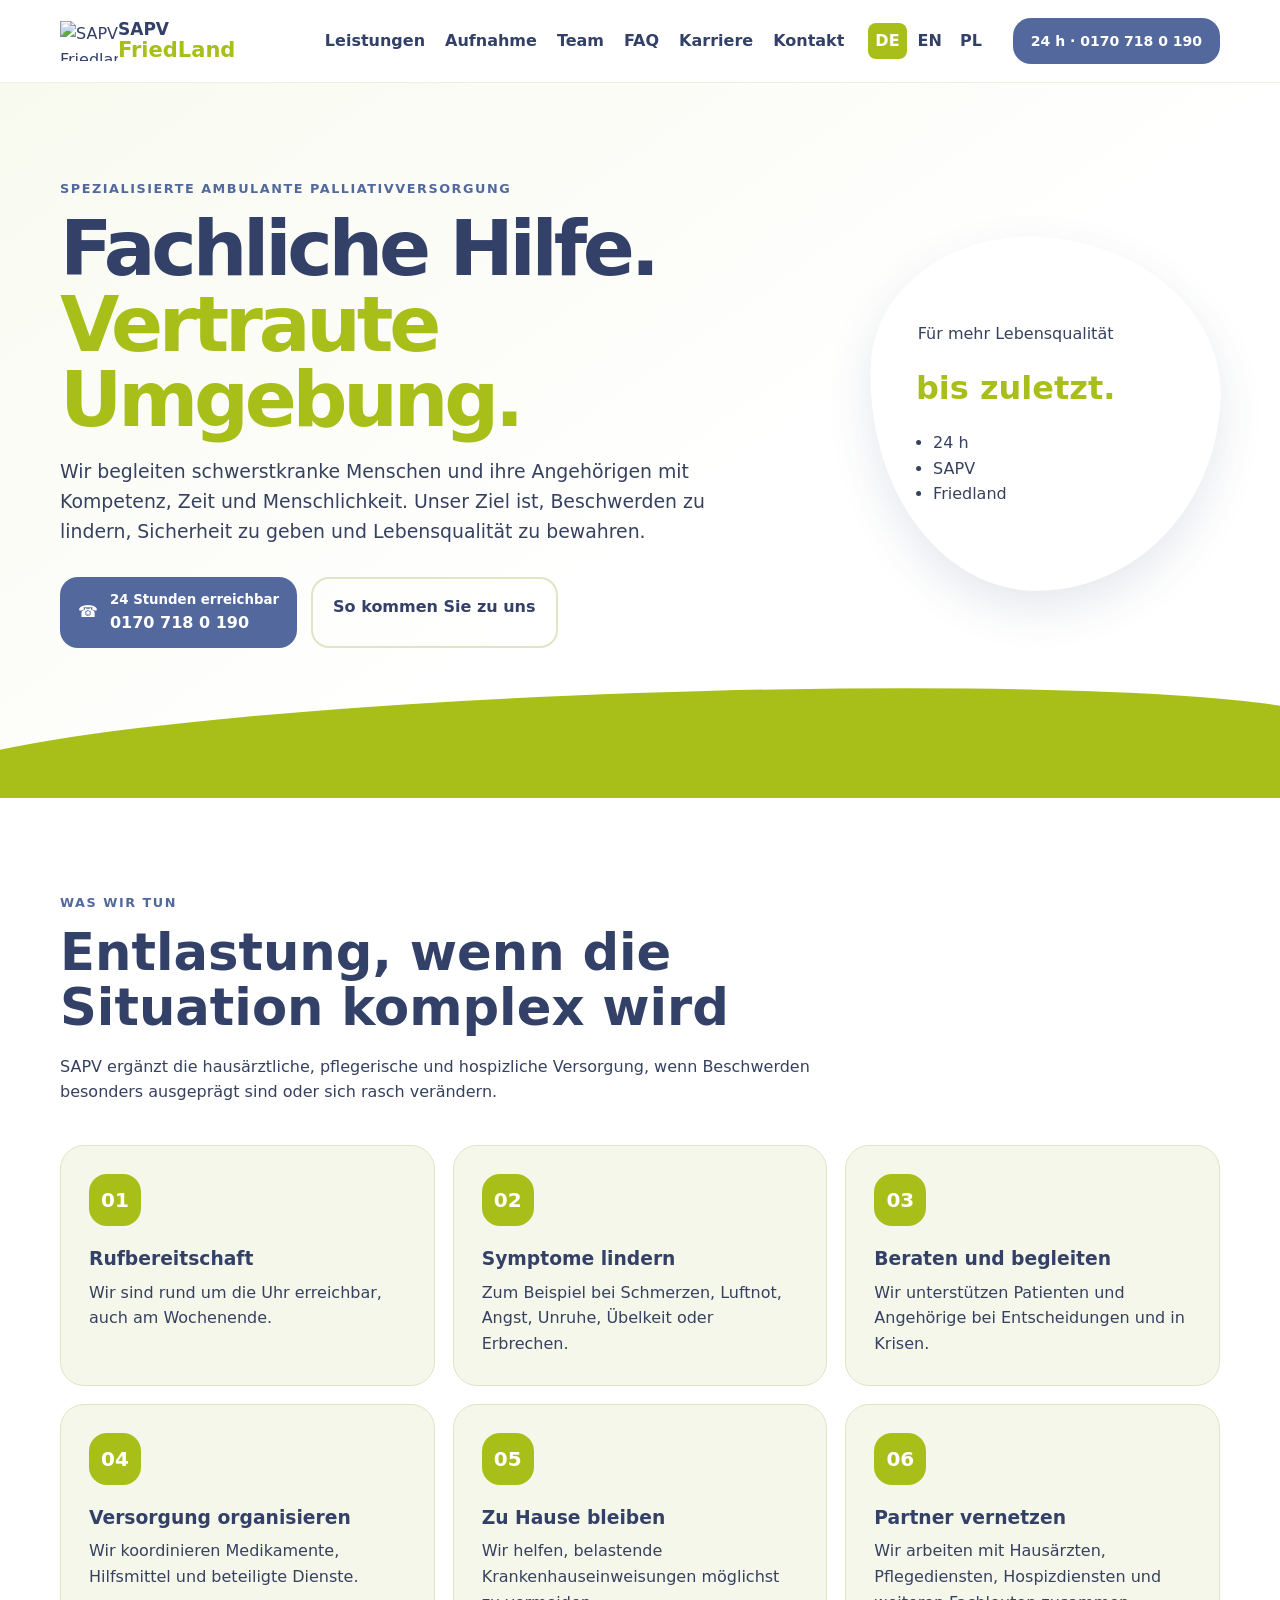
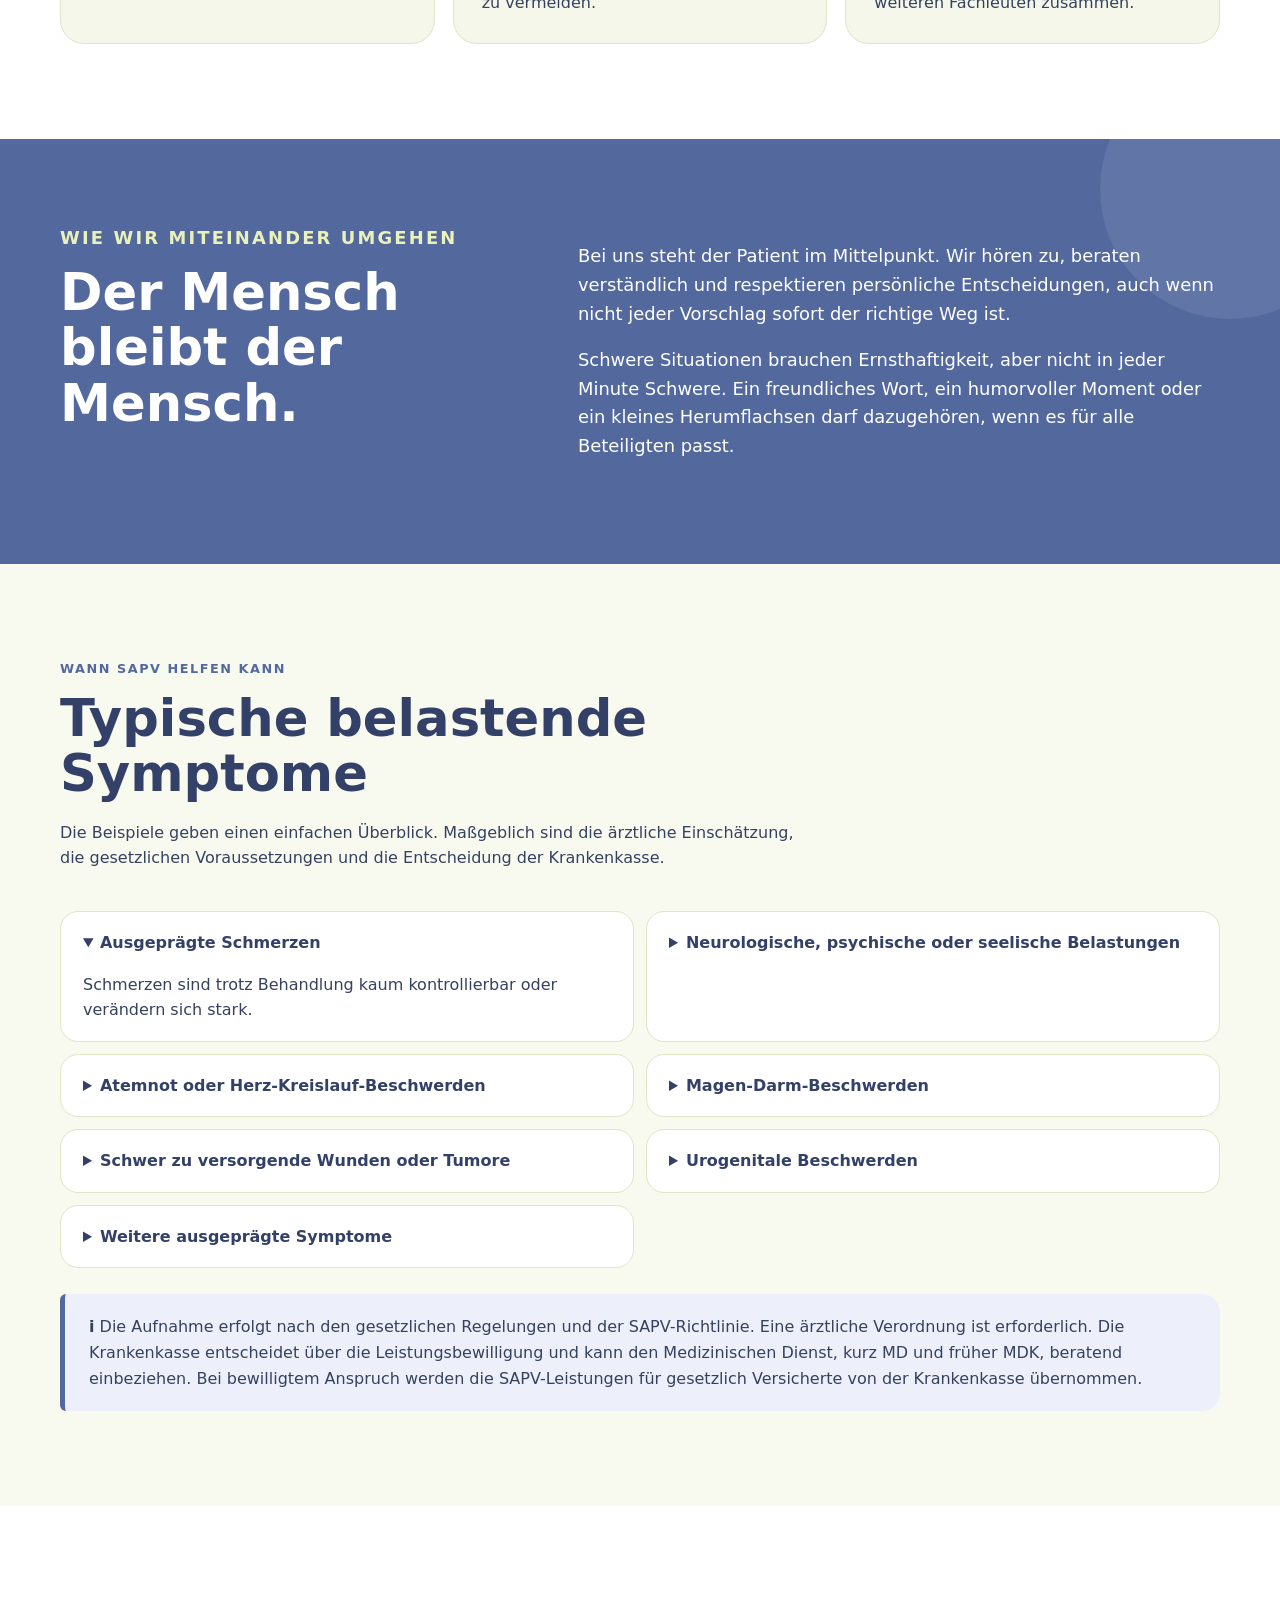
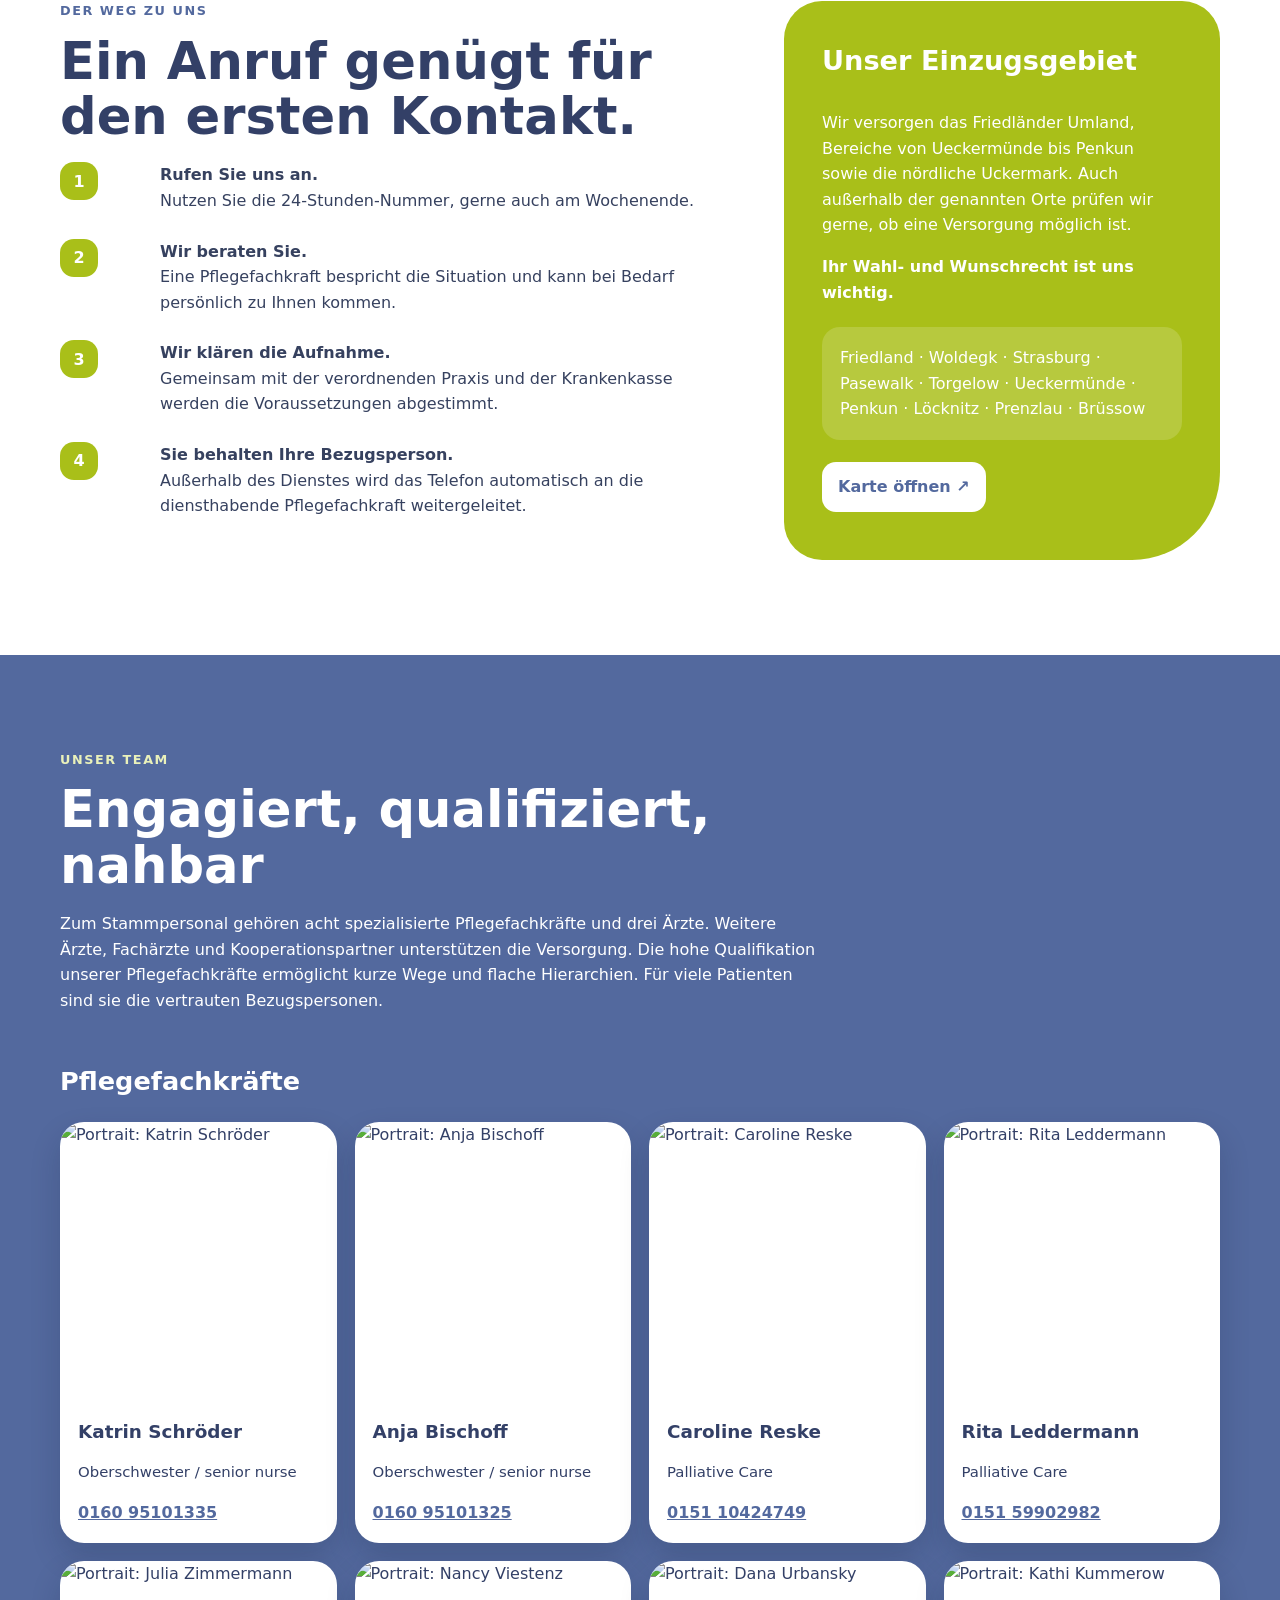
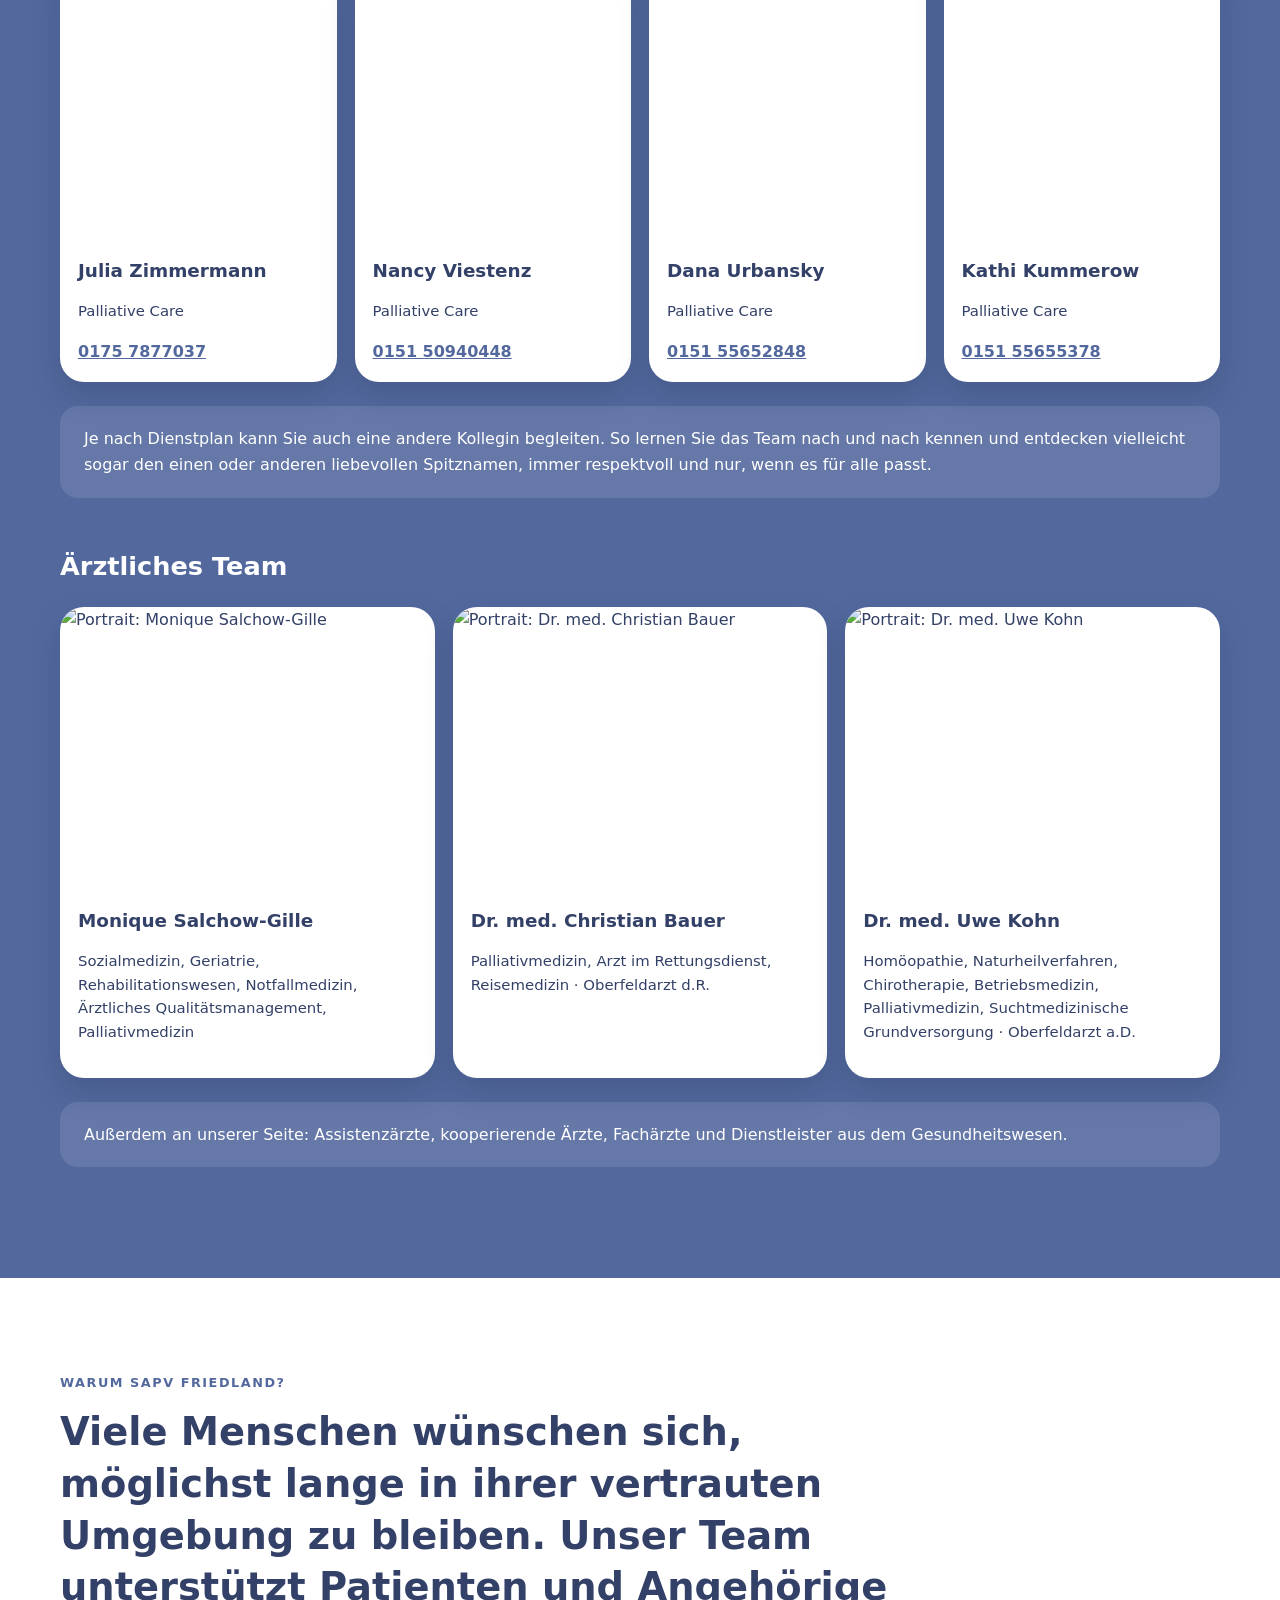
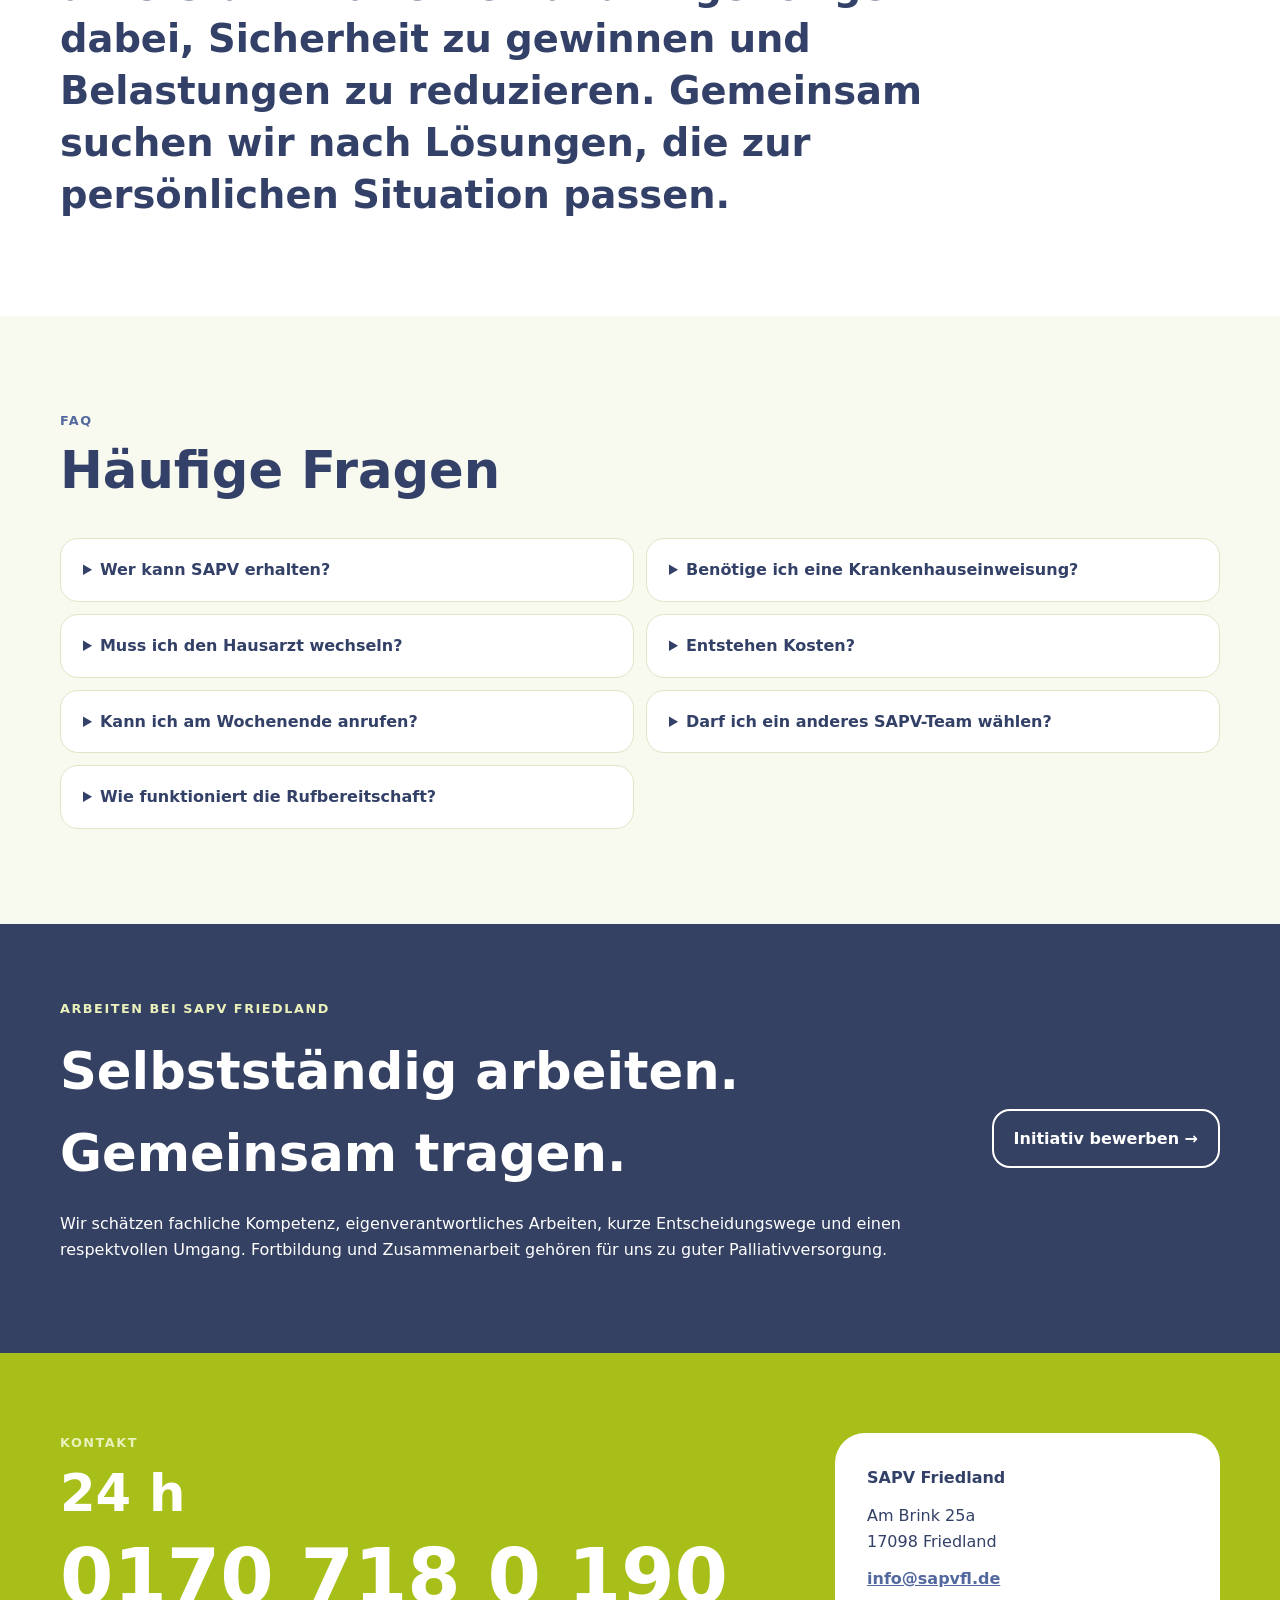
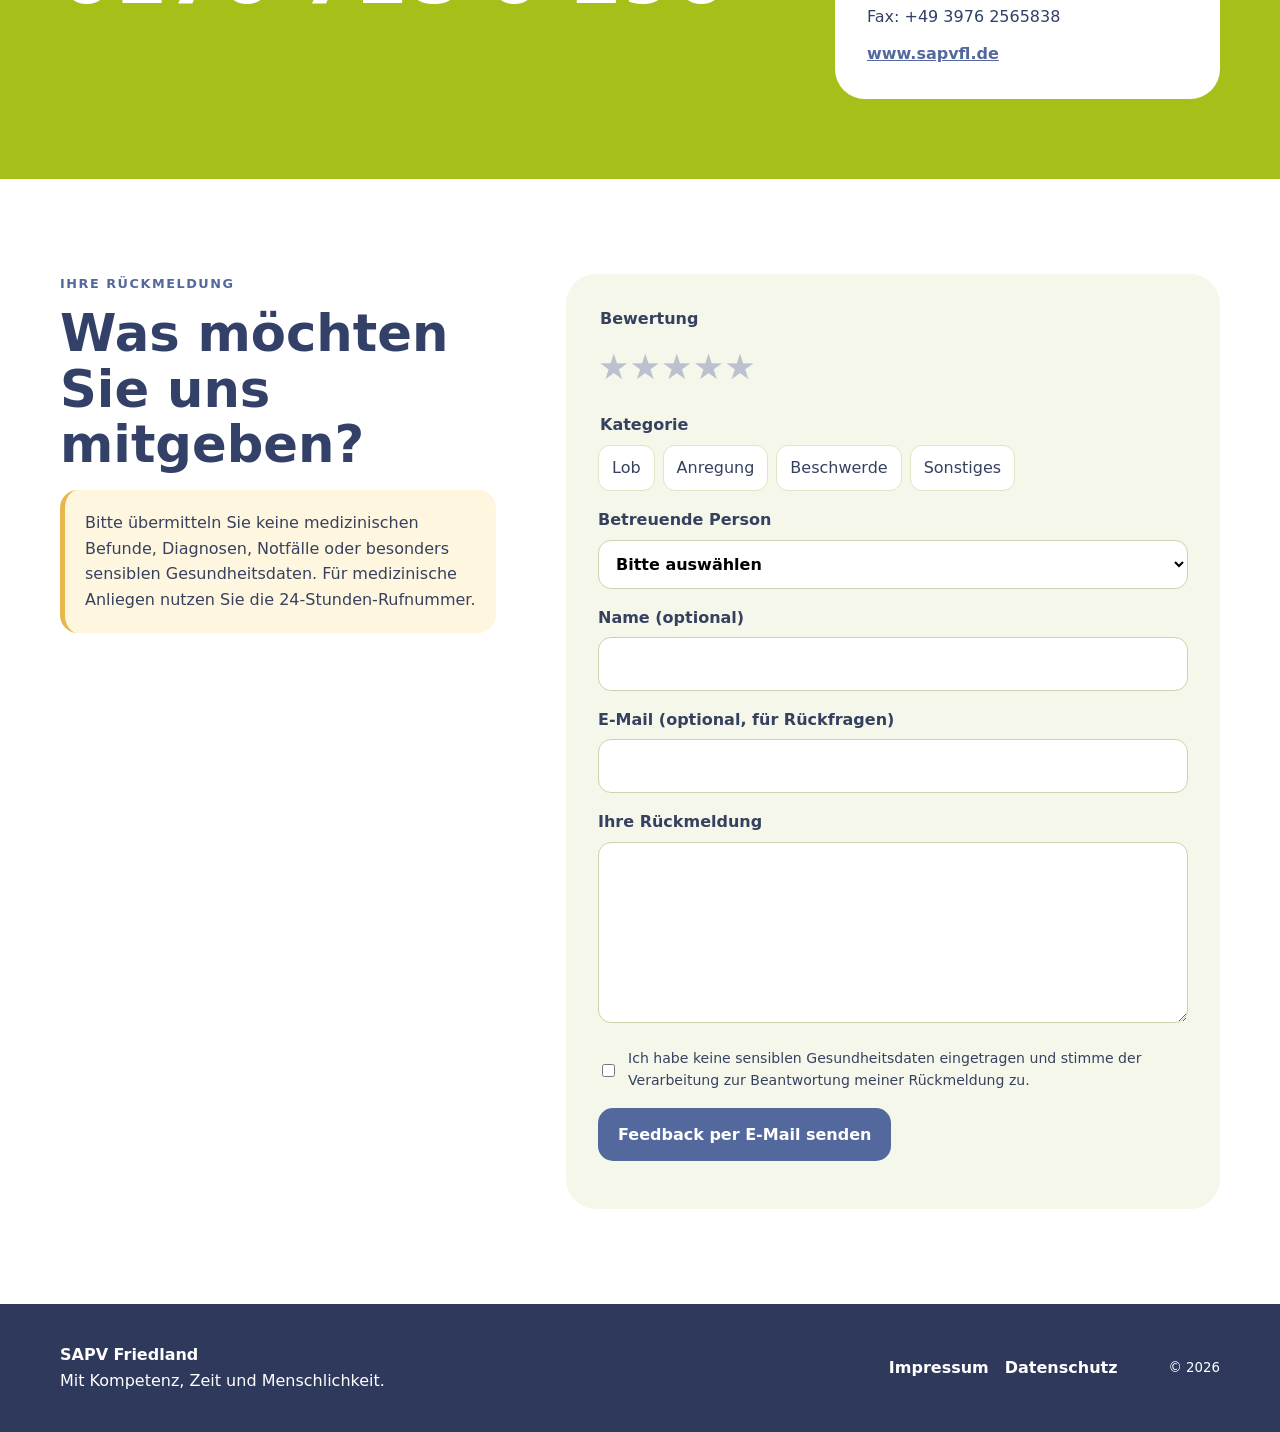
==== index.html @ 0870d0f0 "Add files via upload" ====
<!doctype html><html lang="de"><head><meta charset="utf-8"><meta name="viewport" content="width=device-width,initial-scale=1"><meta name="description" content="SAPV Friedland"><meta name="theme-color" content="#a9bf19"><title>SAPV Friedland | Palliativversorgung zu Hause</title><link rel="alternate" hreflang="de" href="index.html"><link rel="alternate" hreflang="en" href="en/index.html"><link rel="alternate" hreflang="pl" href="pl/index.html"><link rel="icon" href="assets/logo-sapv.png"><link rel="stylesheet" href="styles.css"></head><body><a class="skip" href="#main">Skip</a>
<header class="topbar"><div class="shell nav"><a class="brand" href="#start"><img src="assets/logo-sapv.png" alt="SAPV Friedland"><span><b>SAPV</b><strong>FriedLand</strong></span></a><button class="menu" aria-expanded="false">☰</button><nav><a href="#services">Leistungen</a><a href="#admission">Aufnahme</a><a href="#team">Team</a><a href="#faq">FAQ</a><a href="#career">Karriere</a><a href="#contact">Kontakt</a></nav><div class="langs"><a class="active" href="index.html">DE</a><a class="" href="en/index.html">EN</a><a class="" href="pl/index.html">PL</a></div><a class="call small" href="tel:+491707180190">24 h · 0170 718 0 190</a></div></header>
<main id="main"><section id="start" class="hero"><div class="shell hero-grid"><div><p class="eyebrow">Spezialisierte ambulante Palliativversorgung</p><h1>Fachliche Hilfe.<br><span>Vertraute Umgebung.</span></h1><p class="lead">Wir begleiten schwerstkranke Menschen und ihre Angehörigen mit Kompetenz, Zeit und Menschlichkeit. Unser Ziel ist, Beschwerden zu lindern, Sicherheit zu geben und Lebensqualität zu bewahren.</p><div class="actions"><a class="call" href="tel:+491707180190"><span>☎</span><span><small>24 Stunden erreichbar</small>0170 718 0 190</span></a><a class="soft" href="#route">So kommen Sie zu uns</a></div></div><aside class="promise"><p>Für mehr Lebensqualität</p><h2>bis zuletzt.</h2><ul><li>24 h</li><li>SAPV</li><li>Friedland</li></ul></aside></div><div class="wave"></div></section>
<section id="services" class="section"><div class="shell"><header class="section-head"><p class="eyebrow">Was wir tun</p><h2>Entlastung, wenn die Situation komplex wird</h2><p>SAPV ergänzt die hausärztliche, pflegerische und hospizliche Versorgung, wenn Beschwerden besonders ausgeprägt sind oder sich rasch verändern.</p></header><div class="service-grid"><article class="service"><span>01</span><h3>Rufbereitschaft</h3><p>Wir sind rund um die Uhr erreichbar, auch am Wochenende.</p></article><article class="service"><span>02</span><h3>Symptome lindern</h3><p>Zum Beispiel bei Schmerzen, Luftnot, Angst, Unruhe, Übelkeit oder Erbrechen.</p></article><article class="service"><span>03</span><h3>Beraten und begleiten</h3><p>Wir unterstützen Patienten und Angehörige bei Entscheidungen und in Krisen.</p></article><article class="service"><span>04</span><h3>Versorgung organisieren</h3><p>Wir koordinieren Medikamente, Hilfsmittel und beteiligte Dienste.</p></article><article class="service"><span>05</span><h3>Zu Hause bleiben</h3><p>Wir helfen, belastende Krankenhauseinweisungen möglichst zu vermeiden.</p></article><article class="service"><span>06</span><h3>Partner vernetzen</h3><p>Wir arbeiten mit Hausärzten, Pflegediensten, Hospizdiensten und weiteren Fachleuten zusammen.</p></article></div></div></section>
<section class="spirit"><div class="shell spirit-grid"><div><p class="eyebrow pale">Wie wir miteinander umgehen</p><h2>Der Mensch bleibt der Mensch.</h2></div><div><p>Bei uns steht der Patient im Mittelpunkt. Wir hören zu, beraten verständlich und respektieren persönliche Entscheidungen, auch wenn nicht jeder Vorschlag sofort der richtige Weg ist.</p><p>Schwere Situationen brauchen Ernsthaftigkeit, aber nicht in jeder Minute Schwere. Ein freundliches Wort, ein humorvoller Moment oder ein kleines Herumflachsen darf dazugehören, wenn es für alle Beteiligten passt.</p></div></div></section>
<section id="admission" class="section tint"><div class="shell"><header class="section-head"><p class="eyebrow">Wann SAPV helfen kann</p><h2>Typische belastende Symptome</h2><p>Die Beispiele geben einen einfachen Überblick. Maßgeblich sind die ärztliche Einschätzung, die gesetzlichen Voraussetzungen und die Entscheidung der Krankenkasse.</p></header><div class="accordion"><details open><summary>Ausgeprägte Schmerzen</summary><p>Schmerzen sind trotz Behandlung kaum kontrollierbar oder verändern sich stark.</p></details><details><summary>Neurologische, psychische oder seelische Belastungen</summary><p>Zum Beispiel Verwirrtheit, Angst, Unruhe, Krampfanfälle oder starke seelische Belastung.</p></details><details><summary>Atemnot oder Herz-Kreislauf-Beschwerden</summary><p>Zum Beispiel Atemnot, Erstickungsangst, Brustenge oder belastende Kreislaufprobleme.</p></details><details><summary>Magen-Darm-Beschwerden</summary><p>Zum Beispiel Übelkeit, Erbrechen, Darmverschluss, Schluckprobleme oder belastender Bauchwasserdruck.</p></details><details><summary>Schwer zu versorgende Wunden oder Tumore</summary><p>Zum Beispiel offene, riechende, blutende oder aufwändig zu versorgende Wunden.</p></details><details><summary>Urogenitale Beschwerden</summary><p>Zum Beispiel Probleme beim Wasserlassen, Blutungen, Fisteln oder schwere Nierenprobleme.</p></details><details><summary>Weitere ausgeprägte Symptome</summary><p>Zum Beispiel starker Juckreiz, Stoffwechselentgleisungen oder belastender Schluckauf.</p></details></div><div class="note"><b>i</b> Die Aufnahme erfolgt nach den gesetzlichen Regelungen und der SAPV-Richtlinie. Eine ärztliche Verordnung ist erforderlich. Die Krankenkasse entscheidet über die Leistungsbewilligung und kann den Medizinischen Dienst, kurz MD und früher MDK, beratend einbeziehen. Bei bewilligtem Anspruch werden die SAPV-Leistungen für gesetzlich Versicherte von der Krankenkasse übernommen.</div></div></section>
<section id="route" class="section"><div class="shell route-grid"><div><p class="eyebrow">Der Weg zu uns</p><h2>Ein Anruf genügt für den ersten Kontakt.</h2><ol class="steps"><li><b>Rufen Sie uns an.</b><span>Nutzen Sie die 24-Stunden-Nummer, gerne auch am Wochenende.</span></li><li><b>Wir beraten Sie.</b><span>Eine Pflegefachkraft bespricht die Situation und kann bei Bedarf persönlich zu Ihnen kommen.</span></li><li><b>Wir klären die Aufnahme.</b><span>Gemeinsam mit der verordnenden Praxis und der Krankenkasse werden die Voraussetzungen abgestimmt.</span></li><li><b>Sie behalten Ihre Bezugsperson.</b><span>Außerhalb des Dienstes wird das Telefon automatisch an die diensthabende Pflegefachkraft weitergeleitet.</span></li></ol></div><aside class="area"><h3>Unser Einzugsgebiet</h3><p>Wir versorgen das Friedländer Umland, Bereiche von Ueckermünde bis Penkun sowie die nördliche Uckermark. Auch außerhalb der genannten Orte prüfen wir gerne, ob eine Versorgung möglich ist.</p><strong>Ihr Wahl- und Wunschrecht ist uns wichtig.</strong><div class="places">Friedland · Woldegk · Strasburg · Pasewalk · Torgelow · Ueckermünde · Penkun · Löcknitz · Prenzlau · Brüssow</div><a class="maplink" target="_blank" rel="noopener" href="https://www.openstreetmap.org/?mlat=53.668889&amp;mlon=13.550556#map=8/53.6689/13.5506">Karte öffnen ↗</a></aside></div></section>
<section id="team" class="section teamsec"><div class="shell"><header class="section-head"><p class="eyebrow pale">Unser Team</p><h2>Engagiert, qualifiziert, nahbar</h2><p>Zum Stammpersonal gehören acht spezialisierte Pflegefachkräfte und drei Ärzte. Weitere Ärzte, Fachärzte und Kooperationspartner unterstützen die Versorgung. Die hohe Qualifikation unserer Pflegefachkräfte ermöglicht kurze Wege und flache Hierarchien. Für viele Patienten sind sie die vertrauten Bezugspersonen.</p></header><h3 class="group-title">Pflegefachkräfte</h3><div class="card-grid"><article class="person"><img src="assets/team/katrin-schroeder.jpg" alt="Portrait: Katrin Schröder" loading="lazy"><div><h4>Katrin Schröder</h4><p>Oberschwester / senior nurse</p><a href="tel:016095101335">0160 95101335</a></div></article><article class="person"><img src="assets/team/anja-bischoff.jpg" alt="Portrait: Anja Bischoff" loading="lazy"><div><h4>Anja Bischoff</h4><p>Oberschwester / senior nurse</p><a href="tel:016095101325">0160 95101325</a></div></article><article class="person"><img src="assets/team/caroline-reske.jpg" alt="Portrait: Caroline Reske" loading="lazy"><div><h4>Caroline Reske</h4><p>Palliative Care</p><a href="tel:015110424749">0151 10424749</a></div></article><article class="person"><img src="assets/team/rita-leddermann.jpg" alt="Portrait: Rita Leddermann" loading="lazy"><div><h4>Rita Leddermann</h4><p>Palliative Care</p><a href="tel:015159902982">0151 59902982</a></div></article><article class="person"><img src="assets/team/julia-zimmermann.jpg" alt="Portrait: Julia Zimmermann" loading="lazy"><div><h4>Julia Zimmermann</h4><p>Palliative Care</p><a href="tel:01757877037">0175 7877037</a></div></article><article class="person"><img src="assets/team/nancy-viestenz.jpg" alt="Portrait: Nancy Viestenz" loading="lazy"><div><h4>Nancy Viestenz</h4><p>Palliative Care</p><a href="tel:015150940448">0151 50940448</a></div></article><article class="person"><img src="assets/team/dana-urbansky.jpg" alt="Portrait: Dana Urbansky" loading="lazy"><div><h4>Dana Urbansky</h4><p>Palliative Care</p><a href="tel:015155652848">0151 55652848</a></div></article><article class="person"><img src="assets/team/kathi-kummerow.jpg" alt="Portrait: Kathi Kummerow" loading="lazy"><div><h4>Kathi Kummerow</h4><p>Palliative Care</p><a href="tel:015155655378">0151 55655378</a></div></article></div><p class="team-note">Je nach Dienstplan kann Sie auch eine andere Kollegin begleiten. So lernen Sie das Team nach und nach kennen und entdecken vielleicht sogar den einen oder anderen liebevollen Spitznamen, immer respektvoll und nur, wenn es für alle passt.</p><h3 class="group-title">Ärztliches Team</h3><div class="card-grid doctors"><article class="person doctor"><img src="assets/team/monique-salchow-gille.jpg" alt="Portrait: Monique Salchow-Gille" loading="lazy"><div><h4>Monique Salchow-Gille</h4><p>Sozialmedizin, Geriatrie, Rehabilitationswesen, Notfallmedizin, Ärztliches Qualitätsmanagement, Palliativmedizin</p></div></article><article class="person doctor"><img src="assets/team/christian-bauer.jpg" alt="Portrait: Dr. med. Christian Bauer" loading="lazy"><div><h4>Dr. med. Christian Bauer</h4><p>Palliativmedizin, Arzt im Rettungsdienst, Reisemedizin · Oberfeldarzt d.R.</p></div></article><article class="person doctor"><img src="assets/team/uwe-kohn.jpg" alt="Portrait: Dr. med. Uwe Kohn" loading="lazy"><div><h4>Dr. med. Uwe Kohn</h4><p>Homöopathie, Naturheilverfahren, Chirotherapie, Betriebsmedizin, Palliativmedizin, Suchtmedizinische Grundversorgung · Oberfeldarzt a.D.</p></div></article></div><p class="team-note">Außerdem an unserer Seite: Assistenzärzte, kooperierende Ärzte, Fachärzte und Dienstleister aus dem Gesundheitswesen.</p></div></section>
<section class="section why"><div class="shell"><p class="eyebrow">Warum SAPV Friedland?</p><blockquote>Viele Menschen wünschen sich, möglichst lange in ihrer vertrauten Umgebung zu bleiben. Unser Team unterstützt Patienten und Angehörige dabei, Sicherheit zu gewinnen und Belastungen zu reduzieren. Gemeinsam suchen wir nach Lösungen, die zur persönlichen Situation passen.</blockquote></div></section>
<section id="faq" class="section tint"><div class="shell"><header class="section-head"><p class="eyebrow">FAQ</p><h2>Häufige Fragen</h2></header><div class="accordion faq"><details><summary>Wer kann SAPV erhalten?</summary><p>Menschen mit einer nicht heilbaren, fortschreitenden Erkrankung, begrenzter Lebenserwartung und besonders aufwändigem Versorgungsbedarf können SAPV erhalten. Die konkrete Prüfung erfolgt im Einzelfall.</p></details><details><summary>Benötige ich eine Krankenhauseinweisung?</summary><p>Nein. SAPV wird ambulant erbracht und soll die Versorgung in der vertrauten Umgebung unterstützen.</p></details><details><summary>Muss ich den Hausarzt wechseln?</summary><p>Nein. SAPV ergänzt die bestehende Versorgung und stimmt sich mit den beteiligten Behandlern ab.</p></details><details><summary>Entstehen Kosten?</summary><p>Bei bewilligtem Anspruch werden die SAPV-Leistungen für gesetzlich Versicherte von der Krankenkasse übernommen.</p></details><details><summary>Kann ich am Wochenende anrufen?</summary><p>Ja. Unsere 24-Stunden-Rufnummer ist auch am Wochenende erreichbar.</p></details><details><summary>Darf ich ein anderes SAPV-Team wählen?</summary><p>Das Wahl- und Wunschrecht ist uns wichtig. Bitte klären Sie die konkrete Versorgung und das Einzugsgebiet mit Ihrer Krankenkasse und dem gewünschten Team.</p></details><details><summary>Wie funktioniert die Rufbereitschaft?</summary><p>Sie rufen die zentrale Nummer an. Bei persönlichen Diensttelefonen erfolgt außerhalb des Dienstes die automatische Weiterleitung an die diensthabende Pflegefachkraft.</p></details></div></div></section>
<section id="career" class="career"><div class="shell career-grid"><div><p class="eyebrow pale">Arbeiten bei SAPV Friedland</p><h2>Selbstständig arbeiten. Gemeinsam tragen.</h2><p>Wir schätzen fachliche Kompetenz, eigenverantwortliches Arbeiten, kurze Entscheidungswege und einen respektvollen Umgang. Fortbildung und Zusammenarbeit gehören für uns zu guter Palliativversorgung.</p></div><a class="soft light" href="mailto:info@sapvfl.de?subject=Arbeiten bei SAPV Friedland">Initiativ bewerben →</a></div></section>
<section id="contact" class="contact"><div class="shell contact-grid"><div><p class="eyebrow pale">Kontakt</p><h2>24 h</h2><a class="bigphone" href="tel:+491707180190">0170 718 0 190</a></div><address><b>SAPV Friedland</b><span>Am Brink 25a<br>17098 Friedland</span><a href="mailto:info@sapvfl.de">info@sapvfl.de</a><span>Fax: +49 3976 2565838</span><a href="http://www.sapvfl.de/">www.sapvfl.de</a></address></div></section>
<section id="feedback" class="section"><div class="shell feedback-grid"><div><p class="eyebrow">Ihre Rückmeldung</p><h2>Was möchten Sie uns mitgeben?</h2><div class="warning">Bitte übermitteln Sie keine medizinischen Befunde, Diagnosen, Notfälle oder besonders sensiblen Gesundheitsdaten. Für medizinische Anliegen nutzen Sie die 24-Stunden-Rufnummer.</div></div><form id="feedbackForm"><fieldset><legend>Bewertung</legend><div class="stars" role="radiogroup"><label><input type="radio" name="rating" value="1" required><span>★</span><small>1</small></label><label><input type="radio" name="rating" value="2" required><span>★</span><small>2</small></label><label><input type="radio" name="rating" value="3" required><span>★</span><small>3</small></label><label><input type="radio" name="rating" value="4" required><span>★</span><small>4</small></label><label><input type="radio" name="rating" value="5" required><span>★</span><small>5</small></label></div></fieldset><fieldset><legend>Kategorie</legend><div class="categories"><label><input type="radio" name="category" value="Lob" required><span>Lob</span></label><label><input type="radio" name="category" value="Anregung" required><span>Anregung</span></label><label><input type="radio" name="category" value="Beschwerde" required><span>Beschwerde</span></label><label><input type="radio" name="category" value="Sonstiges" required><span>Sonstiges</span></label></div></fieldset><label>Betreuende Person<select name="staff"><option value="">Bitte auswählen</option><option>Katrin Schröder</option><option>Anja Bischoff</option><option>Caroline Reske</option><option>Rita Leddermann</option><option>Julia Zimmermann</option><option>Nancy Viestenz</option><option>Dana Urbansky</option><option>Kathi Kummerow</option><option>Monique Salchow-Gille</option><option>Dr. med. Christian Bauer</option><option>Dr. med. Uwe Kohn</option></select></label><label>Name (optional)<input name="name" autocomplete="name"></label><label>E-Mail (optional, für Rückfragen)<input name="email" type="email" autocomplete="email"></label><label>Ihre Rückmeldung<textarea name="message" rows="6" required minlength="10"></textarea></label><label class="check"><input type="checkbox" required><span>Ich habe keine sensiblen Gesundheitsdaten eingetragen und stimme der Verarbeitung zur Beantwortung meiner Rückmeldung zu.</span></label><button type="submit">Feedback per E-Mail senden</button><p id="formStatus" role="status"></p></form></div></section></main>
<footer><div class="shell footer"><div><b>SAPV Friedland</b><span>Mit Kompetenz, Zeit und Menschlichkeit.</span></div><div><a href="impressum.html">Impressum</a><a href="datenschutz.html">Datenschutz</a></div><small>© <span id="year"></span></small></div></footer><a class="floating" href="tel:+491707180190">☎ 24 h</a><script src="script.js"></script></body></html>
---- styles.css ----
:root{--green:#a9bf19;--green2:#c8d85a;--blue:#53699e;--ink:#334067;--paper:#fff;--soft:#f5f7eb;--line:#dfe5c5;--radius:28px;--shadow:0 18px 45px rgba(51,64,103,.12)}*{box-sizing:border-box}html{scroll-behavior:smooth}body{margin:0;font-family:system-ui,-apple-system,'Segoe UI',Arial,sans-serif;color:#36415f;background:#fff;line-height:1.6}.shell{width:min(1160px,calc(100% - 40px));margin:auto}.skip{position:fixed;left:12px;top:-80px;z-index:99;background:#fff;padding:10px}.skip:focus{top:12px}.topbar{position:sticky;top:0;background:rgba(255,255,255,.96);backdrop-filter:blur(12px);z-index:20;border-bottom:1px solid #eef0e4}.nav{height:82px;display:flex;align-items:center;gap:24px}.brand{display:flex;align-items:center;text-decoration:none;color:var(--ink);margin-right:auto}.brand img{width:58px;height:40px;object-fit:contain}.brand span{line-height:1.05;font-size:17px}.brand span>*{display:block}.brand strong{font-size:21px;color:var(--green)}nav{display:flex;gap:20px}nav a,footer a{color:var(--ink);text-decoration:none;font-weight:700}.menu{display:none}.call{display:inline-flex;align-items:center;gap:12px;background:var(--blue);color:#fff;border-radius:18px;padding:12px 18px;text-decoration:none;font-weight:800}.call small{display:block;font-weight:600}.call.small{font-size:14px}.hero{position:relative;overflow:hidden;background:linear-gradient(145deg,#f8faef 0%,#fff 58%);min-height:670px;padding:96px 0 150px}.hero-grid{display:grid;grid-template-columns:1.35fr .65fr;gap:80px;align-items:center}.eyebrow{text-transform:uppercase;letter-spacing:.12em;font-size:.8rem;color:var(--blue);font-weight:800;margin:0 0 12px}.pale{color:#eaf1ba}.hero h1{font-size:clamp(3rem,6vw,5.4rem);line-height:.98;letter-spacing:-.055em;color:var(--ink);margin:0}.hero h1 span{color:var(--green)}.lead{max-width:690px;font-size:1.18rem}.actions{display:flex;gap:14px;flex-wrap:wrap;margin-top:30px}.soft{padding:15px 20px;border:2px solid var(--line);border-radius:18px;color:var(--ink);text-decoration:none;font-weight:800}.promise{background:#fff;border-radius:46% 54% 52% 48%/38% 44% 56% 62%;padding:68px 46px;box-shadow:var(--shadow);transform:rotate(2deg)}.promise>*{transform:rotate(-2deg)}.promise h2{font-size:2rem;color:var(--green);margin:0}.promise ul{padding-left:20px}.orbit{position:absolute;border-radius:50%;opacity:.5}.orbit-a{width:340px;height:340px;background:#dfe9a8;right:-100px;top:-80px}.orbit-b{width:200px;height:200px;background:#dce3f4;left:-90px;bottom:80px}.wave{position:absolute;bottom:-65px;left:-5%;width:110%;height:170px;background:var(--green);border-radius:50% 50% 0 0/35% 35% 0 0;transform:rotate(-2deg)}.section{padding:95px 0}.section-head{max-width:760px;margin-bottom:40px}.section h2,.contact h2,.spirit h2{font-size:clamp(2rem,4vw,3.4rem);line-height:1.08;color:var(--ink);margin:0 0 18px}.service-grid{display:grid;grid-template-columns:repeat(3,1fr);gap:18px}.service{padding:28px;border-radius:24px;background:var(--soft);border:1px solid var(--line)}.service>span{display:grid;place-items:center;width:52px;height:52px;border-radius:18px;background:var(--green);color:#fff;font-weight:800;font-size:1.25rem}.service h3{color:var(--ink);margin:18px 0 6px}.service p{margin:0}.spirit{background:var(--blue);color:#fff;padding:85px 0;position:relative;overflow:hidden}.spirit:after{content:'';position:absolute;width:260px;height:260px;border-radius:50%;right:-80px;top:-80px;background:rgba(255,255,255,.08)}.spirit h2{color:#fff}.spirit-grid{display:grid;grid-template-columns:.8fr 1.2fr;gap:90px}.spirit p{font-size:1.12rem}.tint{background:#f8faef}.accordion{display:grid;grid-template-columns:1fr 1fr;gap:12px}.accordion details{background:#fff;border:1px solid var(--line);border-radius:18px;padding:18px 22px}.accordion summary{cursor:pointer;font-weight:800;color:var(--ink)}.accordion p{margin-bottom:0}.note{margin-top:26px;background:#edf0fa;border-left:5px solid var(--blue);padding:20px 24px;border-radius:6px 18px 18px 6px}.route-grid{display:grid;grid-template-columns:1.2fr .8fr;gap:70px}.steps{list-style:none;padding:0}.steps li{display:grid;grid-template-columns:42px 1fr;position:relative;padding:0 0 25px 58px}.steps li:before{counter-increment:item;content:counter(item);position:absolute;left:0;display:grid;place-items:center;width:38px;height:38px;border-radius:14px;background:var(--green);color:#fff;font-weight:800}.steps{counter-reset:item}.steps b,.steps span{grid-column:2}.area{background:var(--green);color:#fff;padding:38px;border-radius:38px 38px 88px 38px}.area h3{font-size:1.7rem;margin-top:0}.cost{margin-top:28px;background:#fff;color:var(--ink);padding:24px;border-radius:24px}.cost>*{display:block}.cost b{font-size:3.3rem;color:var(--green);line-height:1}.teamsec{background:var(--blue);color:#fff}.teamsec .section-head h2{color:#fff}.group-title{margin:48px 0 20px;font-size:1.6rem}.card-grid{display:grid;grid-template-columns:repeat(4,1fr);gap:18px}.person{overflow:hidden;background:#fff;color:var(--ink);border-radius:24px;box-shadow:0 14px 30px rgba(18,28,56,.18)}.person img{width:100%;aspect-ratio:1/1;object-fit:cover;display:block}.person div{padding:18px}.person h4{margin:0;font-size:1.15rem}.person p{font-size:.93rem}.person a{color:var(--blue);font-weight:800}.doctors{grid-template-columns:repeat(3,1fr)}.doctor img{aspect-ratio:4/3;object-position:center 32%}.team-note,.coop{background:rgba(255,255,255,.1);padding:20px 24px;border-radius:18px;margin-top:24px}.contact{background:var(--green);color:#fff;padding:80px 0}.contact h2{color:#fff}.contact-grid{display:grid;grid-template-columns:1.3fr .7fr;gap:60px}.bigphone{display:inline-block;color:#fff;text-decoration:none;font-size:clamp(2.4rem,6vw,5rem);font-weight:800;line-height:1}.bigphone small{display:block;font-size:1rem}.contact address{display:flex;flex-direction:column;gap:12px;font-style:normal;background:#fff;color:var(--ink);padding:32px;border-radius:30px}.contact address a{color:var(--blue);font-weight:700}.feedback-grid{display:grid;grid-template-columns:.8fr 1.2fr;gap:70px}form{background:var(--soft);padding:32px;border-radius:30px}label{display:block;font-weight:800;margin-bottom:16px}label span{font-weight:400}input,textarea{width:100%;margin-top:7px;border:1px solid #cbd3ad;border-radius:13px;padding:13px;font:inherit;background:#fff}.check{display:flex;gap:10px;font-size:.88rem}.check input{width:auto;margin-top:5px}button[type=submit]{border:0;border-radius:15px;background:var(--blue);color:#fff;padding:14px 20px;font:inherit;font-weight:800;cursor:pointer}.urgent{font-weight:800}.urgent a{color:var(--blue)}footer{background:#2f395c;color:#fff;padding:38px 0}.footer{display:grid;grid-template-columns:1fr auto auto;gap:35px;align-items:center}.footer div:first-child>*{display:block}.footer a{color:#fff;margin-right:16px}.floating{display:none;position:fixed;right:18px;bottom:18px;z-index:30;background:var(--blue);color:#fff;text-decoration:none;padding:12px 16px;border-radius:18px;box-shadow:var(--shadow);font-weight:800}@media(max-width:900px){nav,.call.small{display:none}.menu{display:block;border:0;background:var(--soft);padding:10px 14px;border-radius:12px;font-weight:800}.nav.open nav{display:flex;position:absolute;top:82px;left:0;right:0;background:#fff;padding:22px;flex-direction:column;box-shadow:var(--shadow)}.hero-grid,.spirit-grid,.route-grid,.contact-grid,.feedback-grid{grid-template-columns:1fr}.hero{padding-top:60px}.promise{max-width:520px}.service-grid{grid-template-columns:1fr 1fr}.card-grid{grid-template-columns:repeat(2,1fr)}.doctors{grid-template-columns:1fr 1fr}.footer{grid-template-columns:1fr}.floating{display:block}}@media(max-width:560px){.shell{width:min(100% - 26px,1160px)}.hero h1{font-size:3.05rem}.lead{font-size:1.03rem}.service-grid,.accordion,.card-grid,.doctors{grid-template-columns:1fr}.section{padding:70px 0}.promise{padding:52px 34px}.bigphone{font-size:2.6rem}.floating span{display:none}.actions .call{width:100%;justify-content:center}}
@media(prefers-reduced-motion:reduce){html{scroll-behavior:auto}}.langs{display:flex;gap:4px}.langs a{padding:5px 7px;border-radius:8px;color:var(--ink);font-weight:800;text-decoration:none}.langs a.active{background:var(--green);color:#fff}.places{margin:22px 0;padding:18px;background:rgba(255,255,255,.16);border-radius:18px}.maplink{display:inline-block;background:#fff;color:var(--blue);text-decoration:none;font-weight:800;padding:12px 16px;border-radius:14px}.why blockquote{max-width:900px;margin:0;font-size:clamp(1.5rem,3vw,2.5rem);line-height:1.35;color:var(--ink);font-weight:700}.career{padding:75px 0;background:#354163;color:#fff}.career h2{color:#fff;font-size:clamp(2rem,4vw,3.3rem);margin:0}.career-grid{display:grid;grid-template-columns:1fr auto;gap:50px;align-items:center}.light{color:#fff;border-color:#fff}.warning{padding:20px;border-radius:18px;background:#fff6df;border-left:5px solid #e7b64d}.stars{display:flex;flex-direction:row-reverse;justify-content:flex-end}.stars label{position:relative;margin:0}.stars input{position:absolute;opacity:0}.stars span{font-size:2.2rem;color:#bbc1cf;cursor:pointer}.stars input:checked~span,.stars label:hover span,.stars label:hover~label span{color:#e7b64d}.stars small{position:absolute;opacity:0}.categories{display:flex;gap:8px;flex-wrap:wrap}.categories label{margin:0}.categories input{position:absolute;opacity:0}.categories span{display:block;padding:9px 13px;background:#fff;border:1px solid var(--line);border-radius:12px;cursor:pointer}.categories input:checked+span{background:var(--blue);color:#fff}fieldset{border:0;padding:0;margin:0 0 16px}legend{font-weight:800;margin-bottom:8px}select{width:100%;margin-top:7px;border:1px solid #cbd3ad;border-radius:13px;padding:13px;font:inherit;background:#fff}@media(max-width:1050px){.langs{margin-left:auto}.nav .call.small{display:none}}@media(max-width:900px){.career-grid{grid-template-columns:1fr}.langs{margin-left:0}}
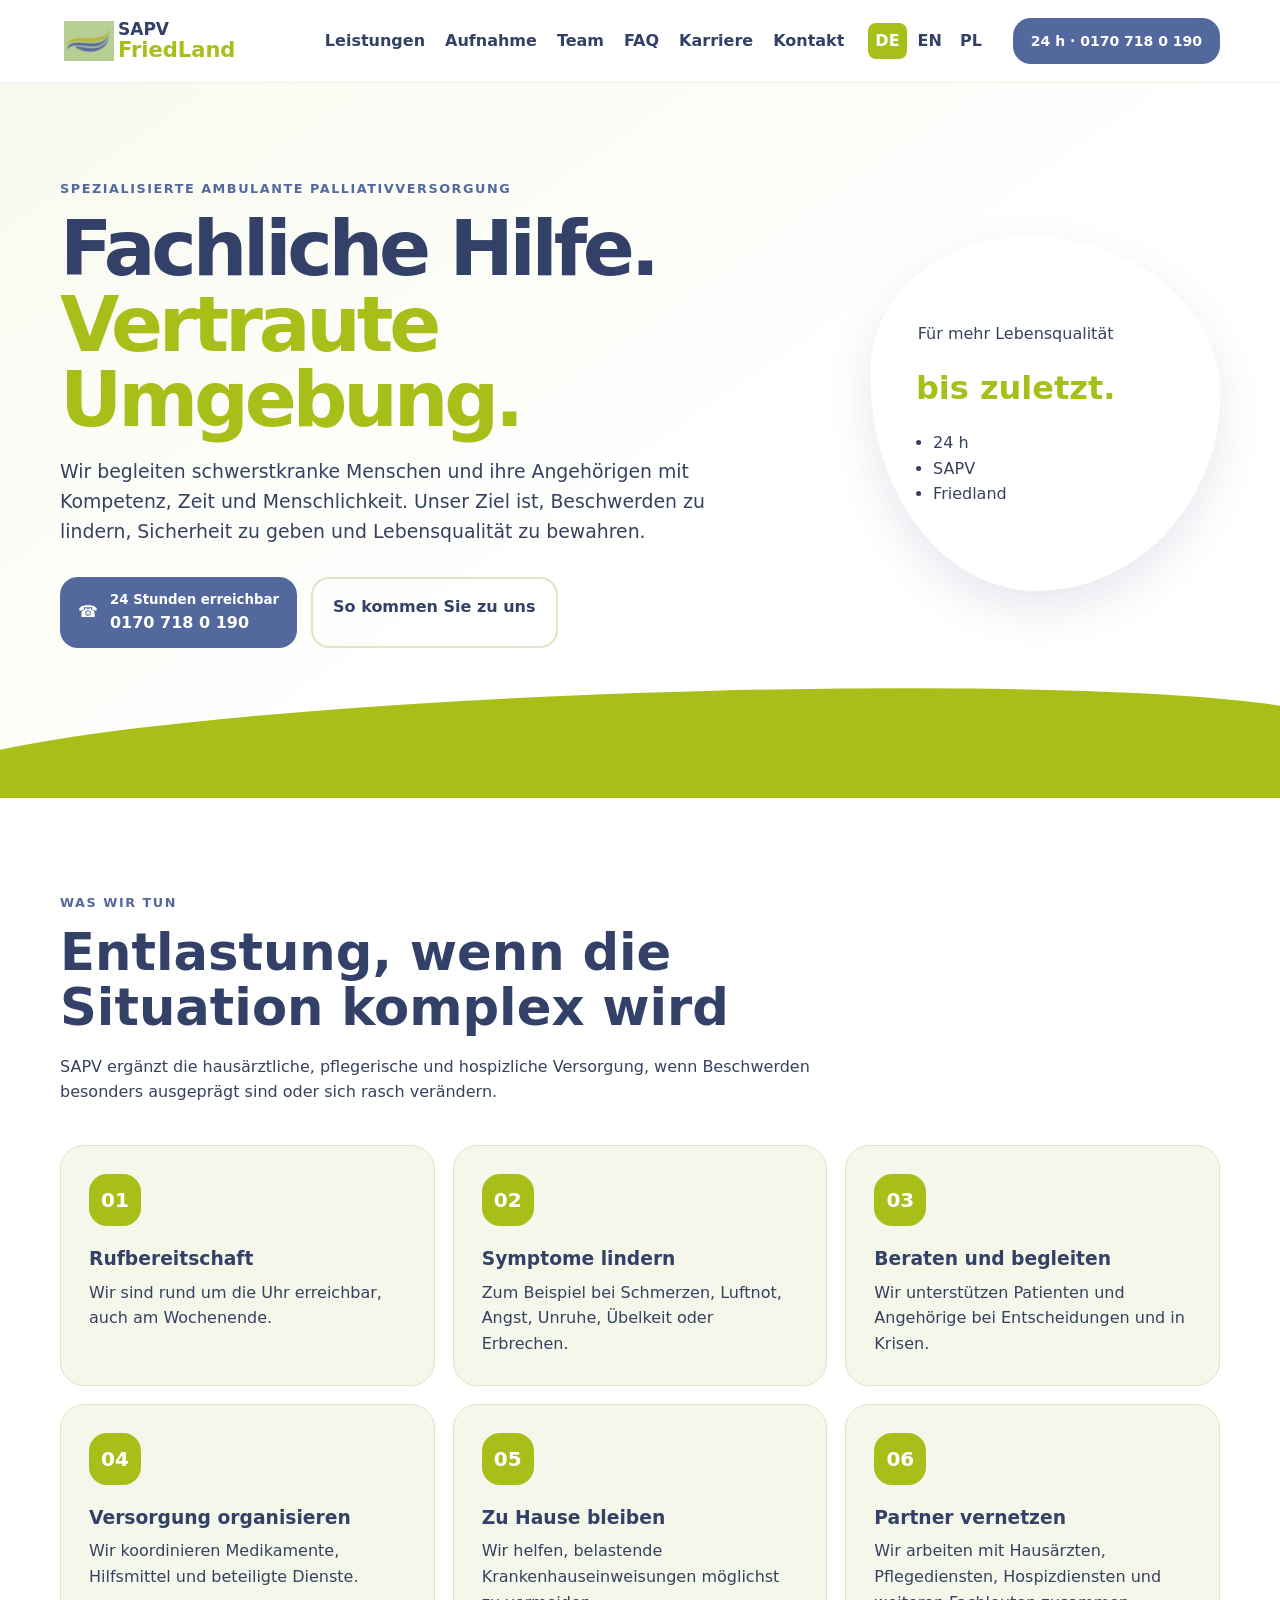
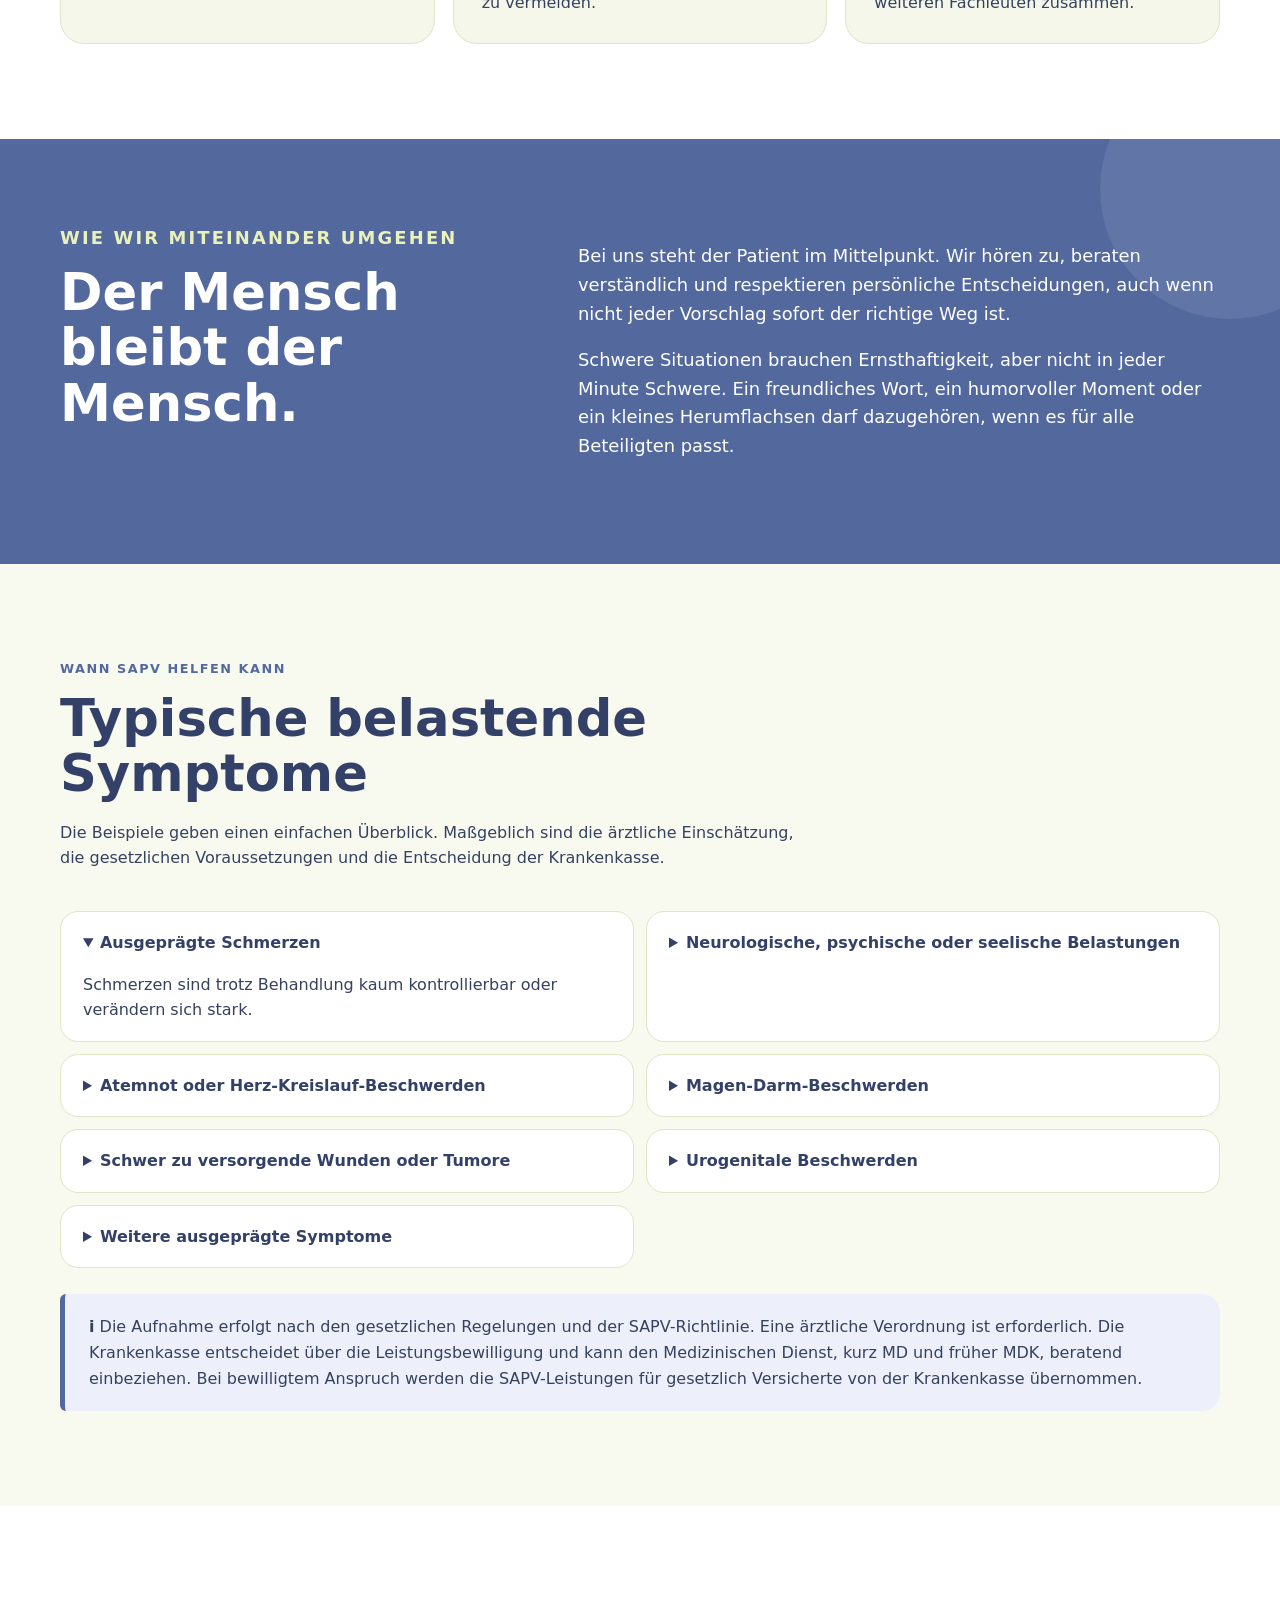
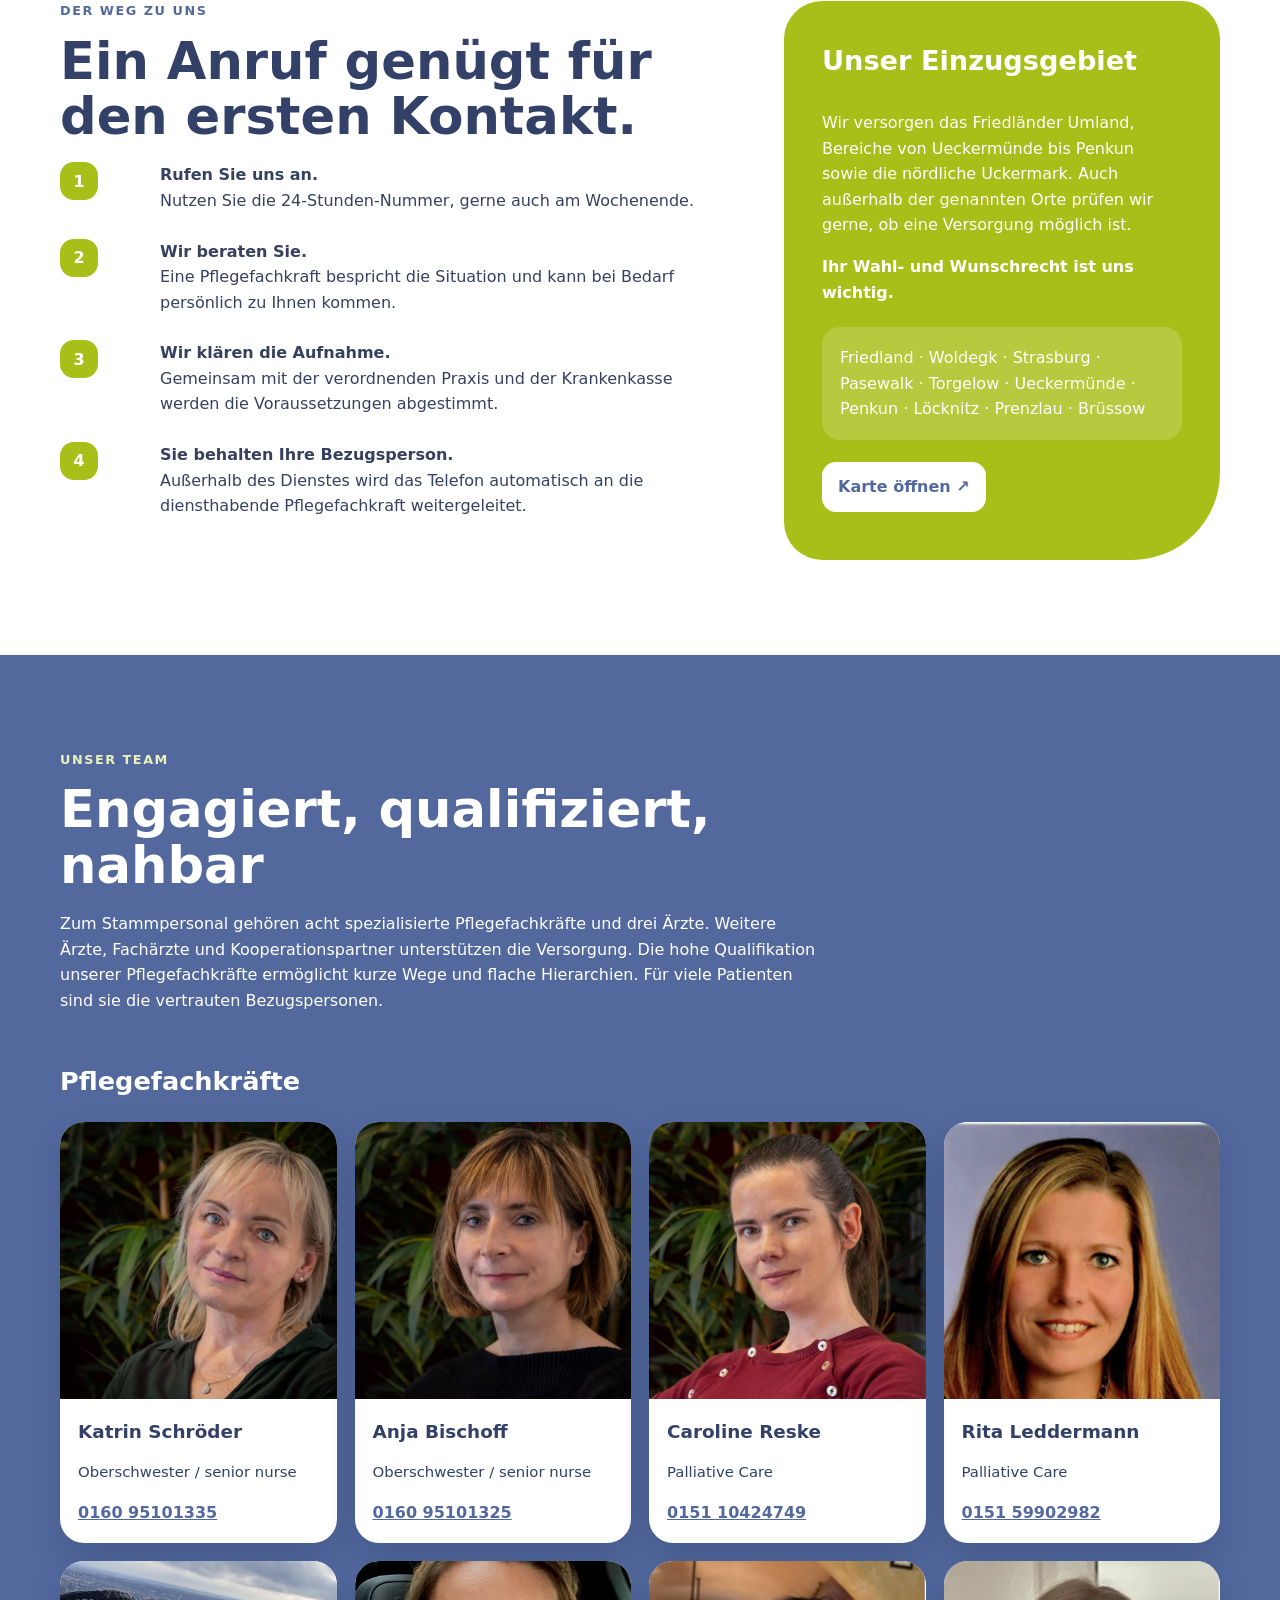
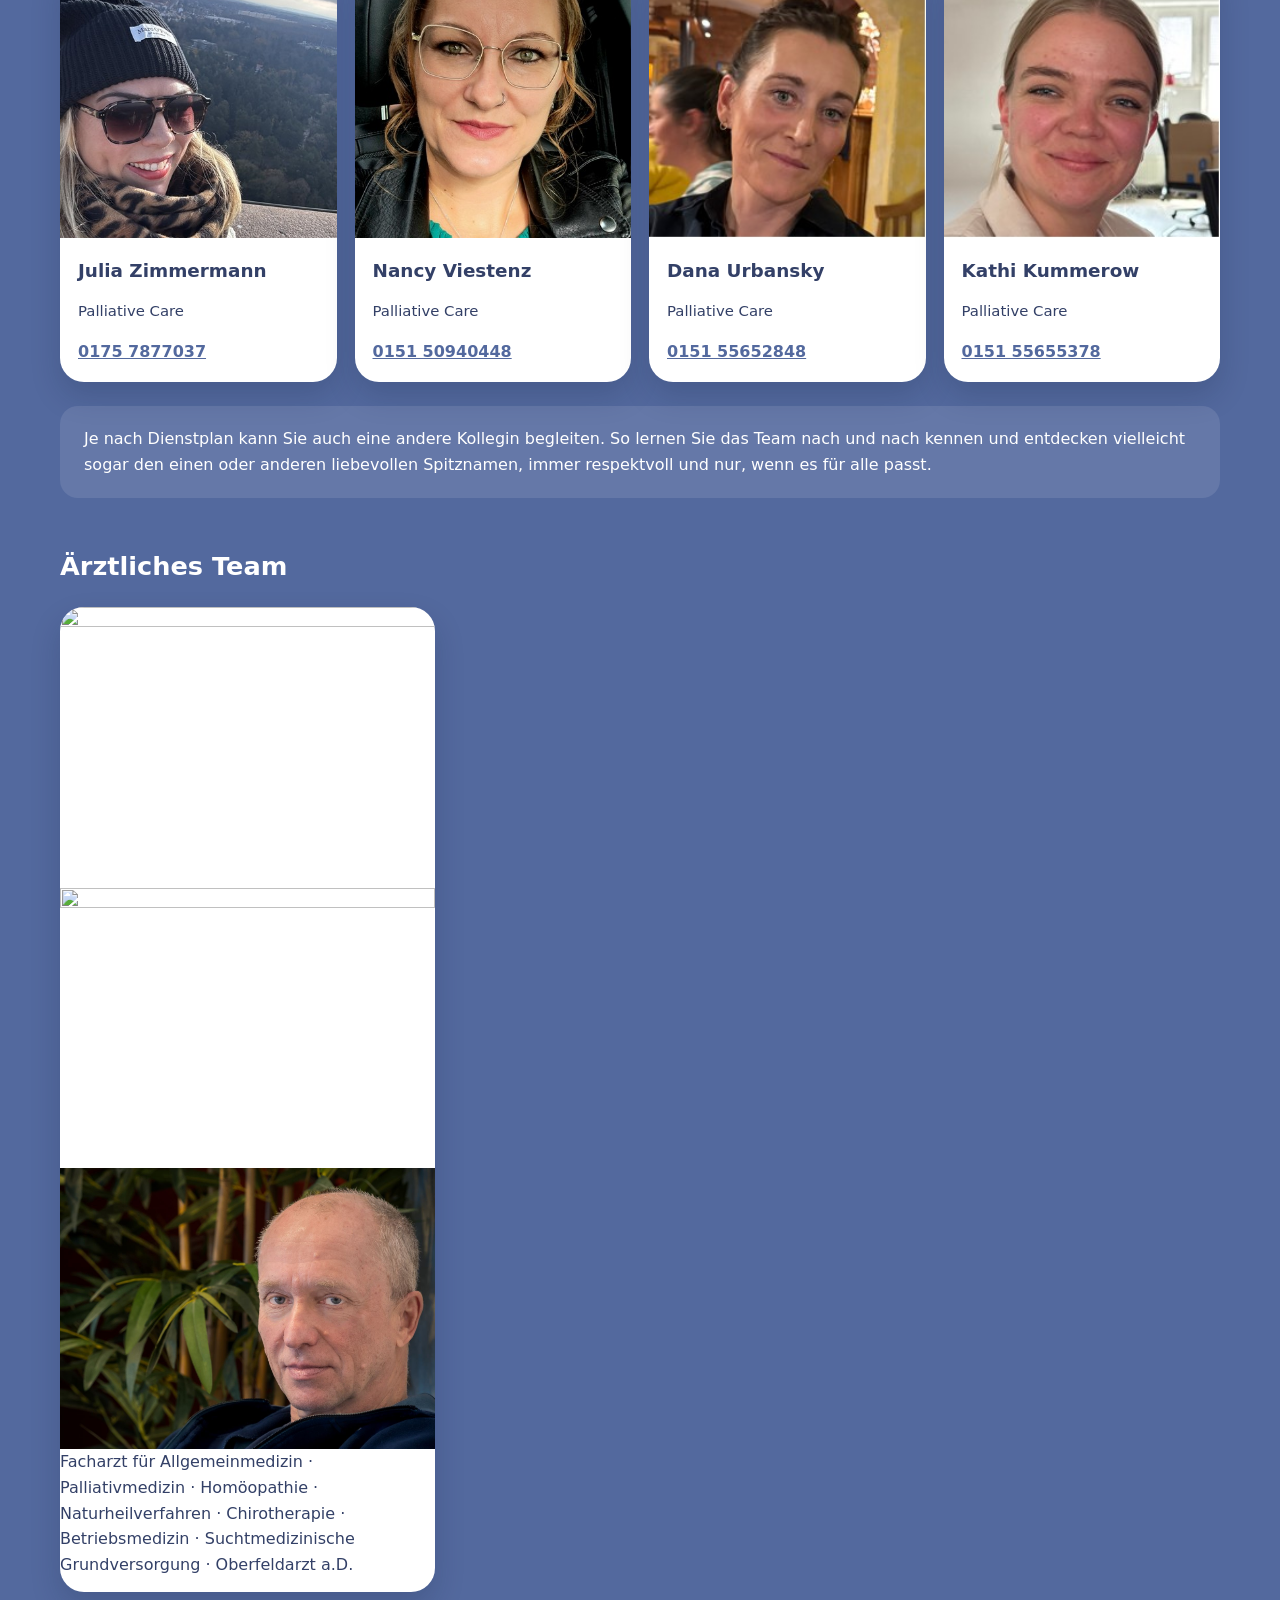
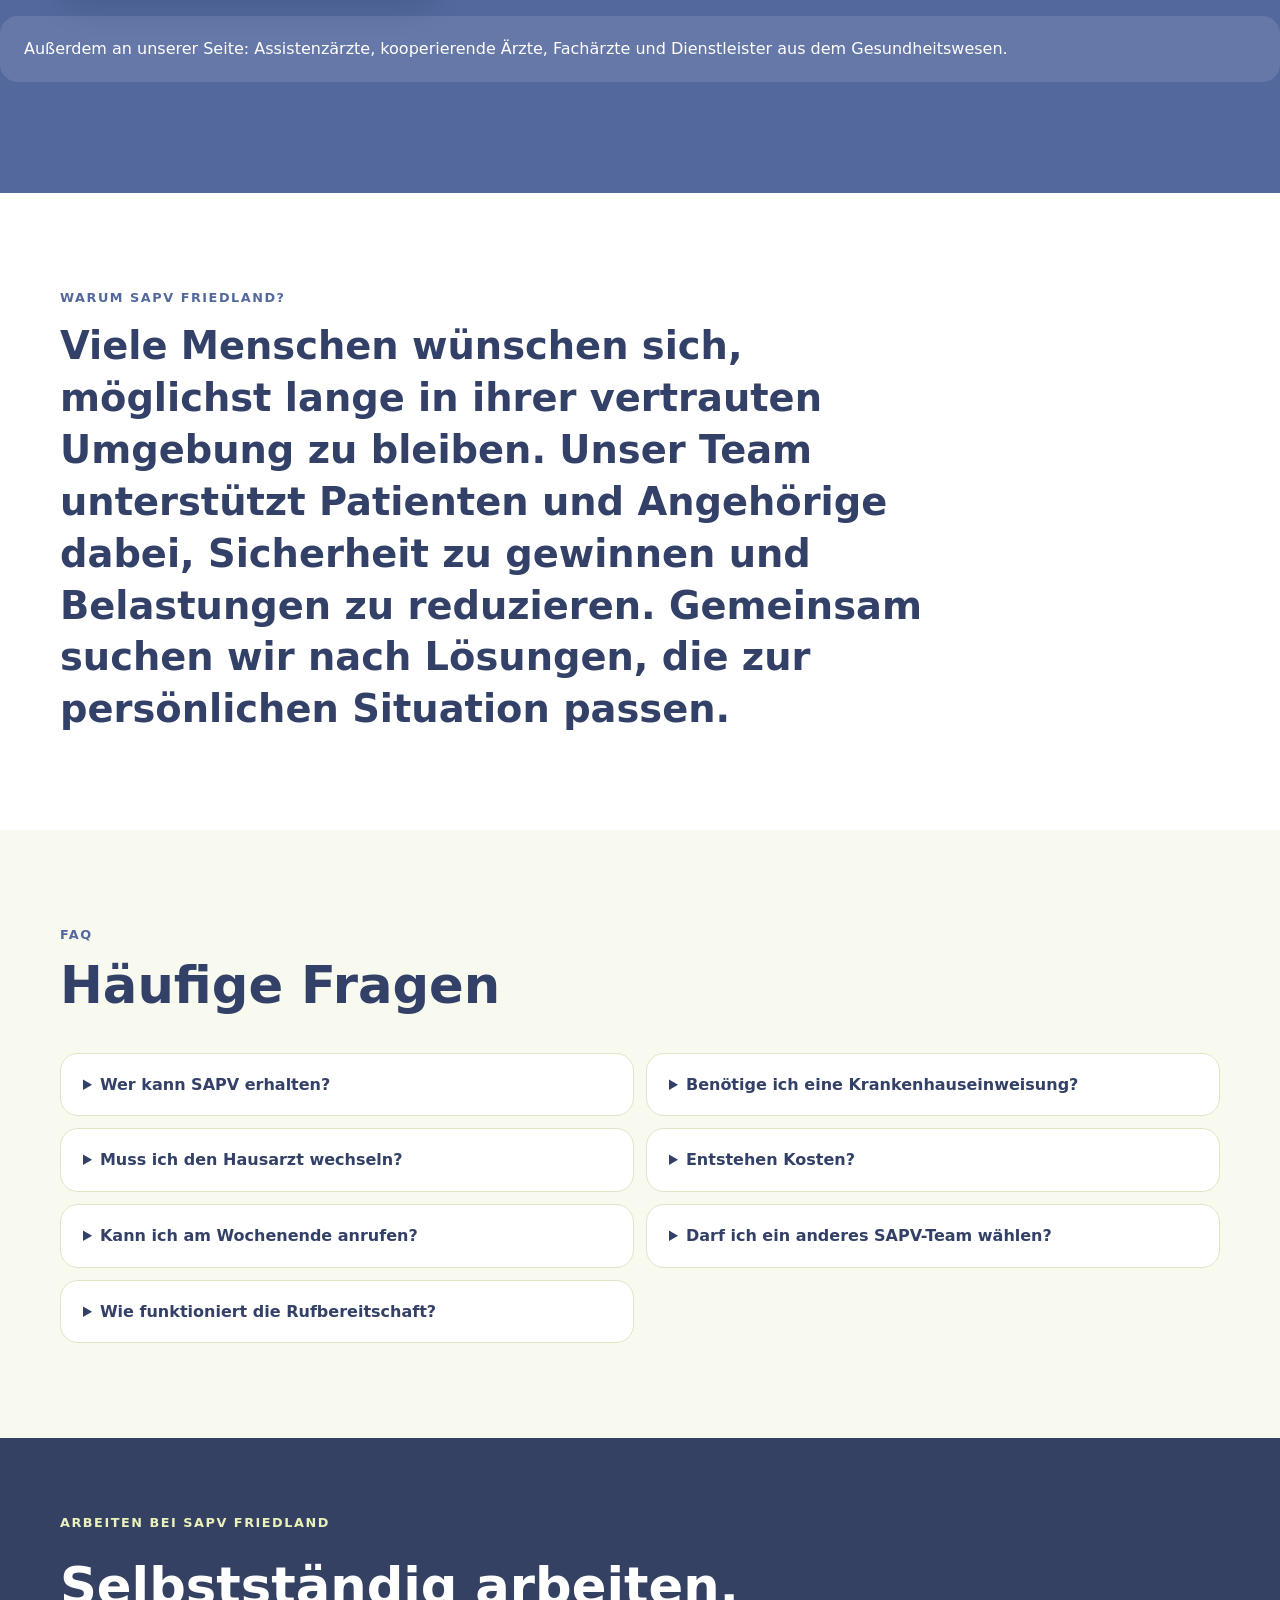
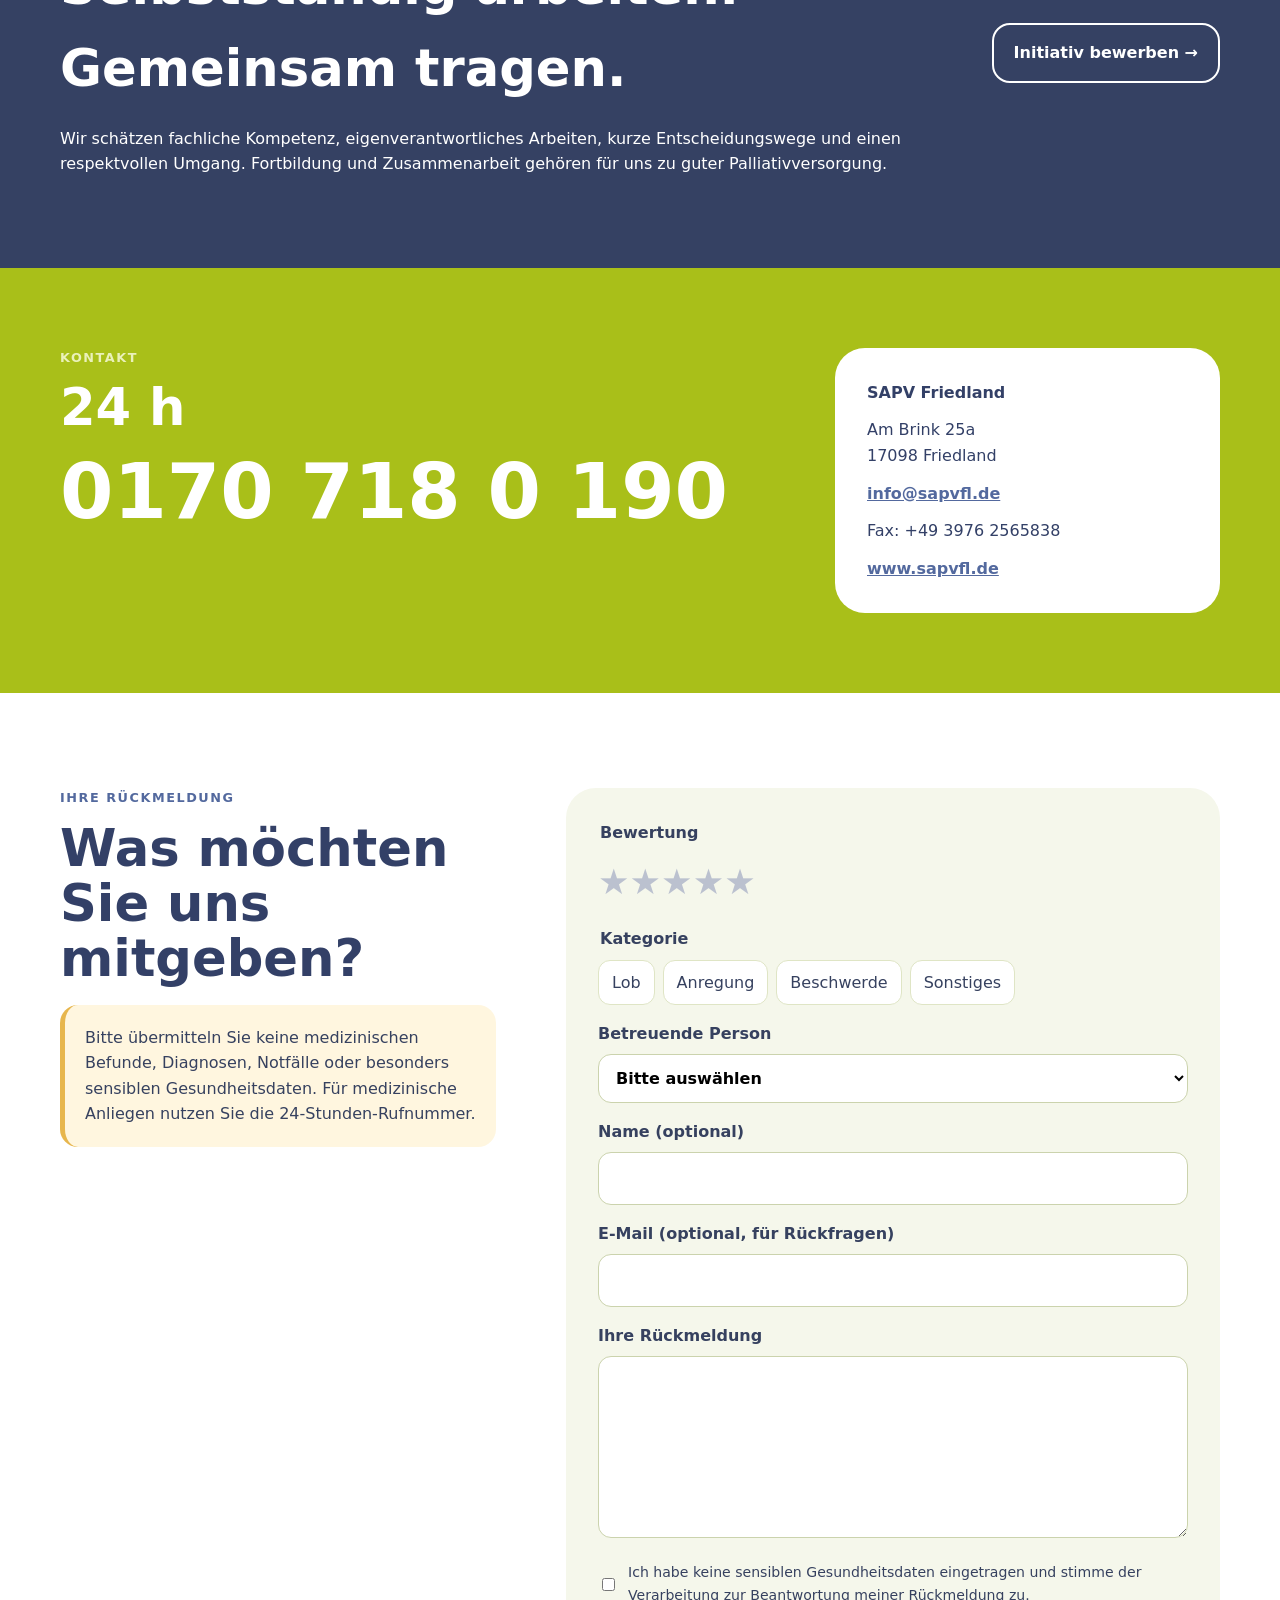
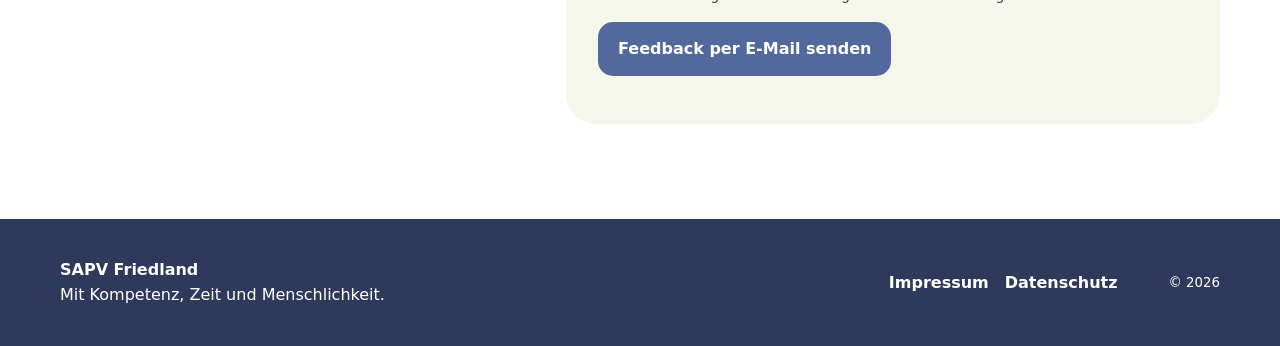
==== commit 0b357712: "Update index.html" ====
--- a/index.html
+++ b/index.html
@@ -5,10 +5,31 @@
 <section class="spirit"><div class="shell spirit-grid"><div><p class="eyebrow pale">Wie wir miteinander umgehen</p><h2>Der Mensch bleibt der Mensch.</h2></div><div><p>Bei uns steht der Patient im Mittelpunkt. Wir hören zu, beraten verständlich und respektieren persönliche Entscheidungen, auch wenn nicht jeder Vorschlag sofort der richtige Weg ist.</p><p>Schwere Situationen brauchen Ernsthaftigkeit, aber nicht in jeder Minute Schwere. Ein freundliches Wort, ein humorvoller Moment oder ein kleines Herumflachsen darf dazugehören, wenn es für alle Beteiligten passt.</p></div></div></section>
 <section id="admission" class="section tint"><div class="shell"><header class="section-head"><p class="eyebrow">Wann SAPV helfen kann</p><h2>Typische belastende Symptome</h2><p>Die Beispiele geben einen einfachen Überblick. Maßgeblich sind die ärztliche Einschätzung, die gesetzlichen Voraussetzungen und die Entscheidung der Krankenkasse.</p></header><div class="accordion"><details open><summary>Ausgeprägte Schmerzen</summary><p>Schmerzen sind trotz Behandlung kaum kontrollierbar oder verändern sich stark.</p></details><details><summary>Neurologische, psychische oder seelische Belastungen</summary><p>Zum Beispiel Verwirrtheit, Angst, Unruhe, Krampfanfälle oder starke seelische Belastung.</p></details><details><summary>Atemnot oder Herz-Kreislauf-Beschwerden</summary><p>Zum Beispiel Atemnot, Erstickungsangst, Brustenge oder belastende Kreislaufprobleme.</p></details><details><summary>Magen-Darm-Beschwerden</summary><p>Zum Beispiel Übelkeit, Erbrechen, Darmverschluss, Schluckprobleme oder belastender Bauchwasserdruck.</p></details><details><summary>Schwer zu versorgende Wunden oder Tumore</summary><p>Zum Beispiel offene, riechende, blutende oder aufwändig zu versorgende Wunden.</p></details><details><summary>Urogenitale Beschwerden</summary><p>Zum Beispiel Probleme beim Wasserlassen, Blutungen, Fisteln oder schwere Nierenprobleme.</p></details><details><summary>Weitere ausgeprägte Symptome</summary><p>Zum Beispiel starker Juckreiz, Stoffwechselentgleisungen oder belastender Schluckauf.</p></details></div><div class="note"><b>i</b> Die Aufnahme erfolgt nach den gesetzlichen Regelungen und der SAPV-Richtlinie. Eine ärztliche Verordnung ist erforderlich. Die Krankenkasse entscheidet über die Leistungsbewilligung und kann den Medizinischen Dienst, kurz MD und früher MDK, beratend einbeziehen. Bei bewilligtem Anspruch werden die SAPV-Leistungen für gesetzlich Versicherte von der Krankenkasse übernommen.</div></div></section>
 <section id="route" class="section"><div class="shell route-grid"><div><p class="eyebrow">Der Weg zu uns</p><h2>Ein Anruf genügt für den ersten Kontakt.</h2><ol class="steps"><li><b>Rufen Sie uns an.</b><span>Nutzen Sie die 24-Stunden-Nummer, gerne auch am Wochenende.</span></li><li><b>Wir beraten Sie.</b><span>Eine Pflegefachkraft bespricht die Situation und kann bei Bedarf persönlich zu Ihnen kommen.</span></li><li><b>Wir klären die Aufnahme.</b><span>Gemeinsam mit der verordnenden Praxis und der Krankenkasse werden die Voraussetzungen abgestimmt.</span></li><li><b>Sie behalten Ihre Bezugsperson.</b><span>Außerhalb des Dienstes wird das Telefon automatisch an die diensthabende Pflegefachkraft weitergeleitet.</span></li></ol></div><aside class="area"><h3>Unser Einzugsgebiet</h3><p>Wir versorgen das Friedländer Umland, Bereiche von Ueckermünde bis Penkun sowie die nördliche Uckermark. Auch außerhalb der genannten Orte prüfen wir gerne, ob eine Versorgung möglich ist.</p><strong>Ihr Wahl- und Wunschrecht ist uns wichtig.</strong><div class="places">Friedland · Woldegk · Strasburg · Pasewalk · Torgelow · Ueckermünde · Penkun · Löcknitz · Prenzlau · Brüssow</div><a class="maplink" target="_blank" rel="noopener" href="https://www.openstreetmap.org/?mlat=53.668889&amp;mlon=13.550556#map=8/53.6689/13.5506">Karte öffnen ↗</a></aside></div></section>
-<section id="team" class="section teamsec"><div class="shell"><header class="section-head"><p class="eyebrow pale">Unser Team</p><h2>Engagiert, qualifiziert, nahbar</h2><p>Zum Stammpersonal gehören acht spezialisierte Pflegefachkräfte und drei Ärzte. Weitere Ärzte, Fachärzte und Kooperationspartner unterstützen die Versorgung. Die hohe Qualifikation unserer Pflegefachkräfte ermöglicht kurze Wege und flache Hierarchien. Für viele Patienten sind sie die vertrauten Bezugspersonen.</p></header><h3 class="group-title">Pflegefachkräfte</h3><div class="card-grid"><article class="person"><img src="assets/team/katrin-schroeder.jpg" alt="Portrait: Katrin Schröder" loading="lazy"><div><h4>Katrin Schröder</h4><p>Oberschwester / senior nurse</p><a href="tel:016095101335">0160 95101335</a></div></article><article class="person"><img src="assets/team/anja-bischoff.jpg" alt="Portrait: Anja Bischoff" loading="lazy"><div><h4>Anja Bischoff</h4><p>Oberschwester / senior nurse</p><a href="tel:016095101325">0160 95101325</a></div></article><article class="person"><img src="assets/team/caroline-reske.jpg" alt="Portrait: Caroline Reske" loading="lazy"><div><h4>Caroline Reske</h4><p>Palliative Care</p><a href="tel:015110424749">0151 10424749</a></div></article><article class="person"><img src="assets/team/rita-leddermann.jpg" alt="Portrait: Rita Leddermann" loading="lazy"><div><h4>Rita Leddermann</h4><p>Palliative Care</p><a href="tel:015159902982">0151 59902982</a></div></article><article class="person"><img src="assets/team/julia-zimmermann.jpg" alt="Portrait: Julia Zimmermann" loading="lazy"><div><h4>Julia Zimmermann</h4><p>Palliative Care</p><a href="tel:01757877037">0175 7877037</a></div></article><article class="person"><img src="assets/team/nancy-viestenz.jpg" alt="Portrait: Nancy Viestenz" loading="lazy"><div><h4>Nancy Viestenz</h4><p>Palliative Care</p><a href="tel:015150940448">0151 50940448</a></div></article><article class="person"><img src="assets/team/dana-urbansky.jpg" alt="Portrait: Dana Urbansky" loading="lazy"><div><h4>Dana Urbansky</h4><p>Palliative Care</p><a href="tel:015155652848">0151 55652848</a></div></article><article class="person"><img src="assets/team/kathi-kummerow.jpg" alt="Portrait: Kathi Kummerow" loading="lazy"><div><h4>Kathi Kummerow</h4><p>Palliative Care</p><a href="tel:015155655378">0151 55655378</a></div></article></div><p class="team-note">Je nach Dienstplan kann Sie auch eine andere Kollegin begleiten. So lernen Sie das Team nach und nach kennen und entdecken vielleicht sogar den einen oder anderen liebevollen Spitznamen, immer respektvoll und nur, wenn es für alle passt.</p><h3 class="group-title">Ärztliches Team</h3><div class="card-grid doctors"><article class="person doctor"><img src="assets/team/monique-salchow-gille.jpg" alt="Portrait: Monique Salchow-Gille" loading="lazy"><div><h4>Monique Salchow-Gille</h4><p>Sozialmedizin, Geriatrie, Rehabilitationswesen, Notfallmedizin, Ärztliches Qualitätsmanagement, Palliativmedizin</p></div></article><article class="person doctor"><img src="assets/team/christian-bauer.jpg" alt="Portrait: Dr. med. Christian Bauer" loading="lazy"><div><h4>Dr. med. Christian Bauer</h4><p>Palliativmedizin, Arzt im Rettungsdienst, Reisemedizin · Oberfeldarzt d.R.</p></div></article><article class="person doctor"><img src="assets/team/uwe-kohn.jpg" alt="Portrait: Dr. med. Uwe Kohn" loading="lazy"><div><h4>Dr. med. Uwe Kohn</h4><p>Homöopathie, Naturheilverfahren, Chirotherapie, Betriebsmedizin, Palliativmedizin, Suchtmedizinische Grundversorgung · Oberfeldarzt a.D.</p></div></article></div><p class="team-note">Außerdem an unserer Seite: Assistenzärzte, kooperierende Ärzte, Fachärzte und Dienstleister aus dem Gesundheitswesen.</p></div></section>
+<section id="team" class="section teamsec"><div class="shell"><header class="section-head"><p class="eyebrow pale">Unser Team</p><h2>Engagiert, qualifiziert, nahbar</h2><p>Zum Stammpersonal gehören acht spezialisierte Pflegefachkräfte und drei Ärzte. Weitere Ärzte, Fachärzte und Kooperationspartner unterstützen die Versorgung. Die hohe Qualifikation unserer Pflegefachkräfte ermöglicht kurze Wege und flache Hierarchien. Für viele Patienten sind sie die vertrauten Bezugspersonen.</p></header><h3 class="group-title">Pflegefachkräfte</h3><div class="card-grid"><article class="person"><img src="assets/team/katrin-schroeder.jpg" alt="Portrait: Katrin Schröder" loading="lazy"><div><h4>Katrin Schröder</h4><p>Oberschwester / senior nurse</p><a href="tel:016095101335">0160 95101335</a></div></article><article class="person"><img src="assets/team/anja-bischoff.jpg" alt="Portrait: Anja Bischoff" loading="lazy"><div><h4>Anja Bischoff</h4><p>Oberschwester / senior nurse</p><a href="tel:016095101325">0160 95101325</a></div></article><article class="person"><img src="assets/team/caroline-reske.jpg" alt="Portrait: Caroline Reske" loading="lazy"><div><h4>Caroline Reske</h4><p>Palliative Care</p><a href="tel:015110424749">0151 10424749</a></div></article><article class="person"><img src="assets/team/rita-leddermann.jpg" alt="Portrait: Rita Leddermann" loading="lazy"><div><h4>Rita Leddermann</h4><p>Palliative Care</p><a href="tel:015159902982">0151 59902982</a></div></article><article class="person"><img src="assets/team/julia-zimmermann.jpg" alt="Portrait: Julia Zimmermann" loading="lazy"><div><h4>Julia Zimmermann</h4><p>Palliative Care</p><a href="tel:01757877037">0175 7877037</a></div></article><article class="person"><img src="assets/team/nancy-viestenz.jpg" alt="Portrait: Nancy Viestenz" loading="lazy"><div><h4>Nancy Viestenz</h4><p>Palliative Care</p><a href="tel:015150940448">0151 50940448</a></div></article><article class="person"><img src="assets/team/dana-urbansky.jpg" alt="Portrait: Dana Urbansky" loading="lazy"><div><h4>Dana Urbansky</h4><p>Palliative Care</p><a href="tel:015155652848">0151 55652848</a></div></article><article class="person"><img src="assets/team/kathi-kummerow.jpg" alt="Portrait: Kathi Kummerow" loading="lazy"><div><h4>Kathi Kummerow</h4><p>Palliative Care</p><a href="tel:015155655378">0151 55655378</a></div></article></div><p class="team-note">Je nach Dienstplan kann Sie auch eine andere Kollegin begleiten. So lernen Sie das Team nach und nach kennen und entdecken vielleicht sogar den einen oder anderen liebevollen Spitznamen, immer respektvoll und nur, wenn es für alle passt.</p><h3 class="group-title">Ärztliches Team</h3><div class="card-grid doctors">
+<article class="person doctor">
+  <img src="assetsque-salchow-gille.jpg
+  <div>
+    <h4>Monique Salchow-Gille</h4>
+    <p>Fachärztin für Innere Medizin · Sozialmedizin · Geriatrie · Rehabilitationswesen · Notfallmedizin · Ärztliches Qualitätsmanagement · Palliativmedizin</p>
+  </div>
+</article>
+
+<article class="person doctor">
+  <img src="assets/team/christian
+  <div>
+    <h4>Dr. med. Christian Bauer</h4>
+    <p>Facharzt für Allgemeinmedizin · Palliativmedizin · Arzt im Rettungsdienst · Reisemedizin · Oberfeldarzt d.R.</p>
+  </div>
+</article>
+
+<article class="person doctor">
+  <img src="assets/team/uwe-kohn.jpg" alt="Portrait: Dr. med. Uwe Kohn"p>Facharzt für Allgemeinmedizin · Palliativmedizin · Homöopathie · Naturheilverfahren · Chirotherapie · Betriebsmedizin · Suchtmedizinische Grundversorgung · Oberfeldarzt a.D.</p>
+  </div>
+</article>
+</div><p class="team-note">Außerdem an unserer Seite: Assistenzärzte, kooperierende Ärzte, Fachärzte und Dienstleister aus dem Gesundheitswesen.</p></div></section>
 <section class="section why"><div class="shell"><p class="eyebrow">Warum SAPV Friedland?</p><blockquote>Viele Menschen wünschen sich, möglichst lange in ihrer vertrauten Umgebung zu bleiben. Unser Team unterstützt Patienten und Angehörige dabei, Sicherheit zu gewinnen und Belastungen zu reduzieren. Gemeinsam suchen wir nach Lösungen, die zur persönlichen Situation passen.</blockquote></div></section>
 <section id="faq" class="section tint"><div class="shell"><header class="section-head"><p class="eyebrow">FAQ</p><h2>Häufige Fragen</h2></header><div class="accordion faq"><details><summary>Wer kann SAPV erhalten?</summary><p>Menschen mit einer nicht heilbaren, fortschreitenden Erkrankung, begrenzter Lebenserwartung und besonders aufwändigem Versorgungsbedarf können SAPV erhalten. Die konkrete Prüfung erfolgt im Einzelfall.</p></details><details><summary>Benötige ich eine Krankenhauseinweisung?</summary><p>Nein. SAPV wird ambulant erbracht und soll die Versorgung in der vertrauten Umgebung unterstützen.</p></details><details><summary>Muss ich den Hausarzt wechseln?</summary><p>Nein. SAPV ergänzt die bestehende Versorgung und stimmt sich mit den beteiligten Behandlern ab.</p></details><details><summary>Entstehen Kosten?</summary><p>Bei bewilligtem Anspruch werden die SAPV-Leistungen für gesetzlich Versicherte von der Krankenkasse übernommen.</p></details><details><summary>Kann ich am Wochenende anrufen?</summary><p>Ja. Unsere 24-Stunden-Rufnummer ist auch am Wochenende erreichbar.</p></details><details><summary>Darf ich ein anderes SAPV-Team wählen?</summary><p>Das Wahl- und Wunschrecht ist uns wichtig. Bitte klären Sie die konkrete Versorgung und das Einzugsgebiet mit Ihrer Krankenkasse und dem gewünschten Team.</p></details><details><summary>Wie funktioniert die Rufbereitschaft?</summary><p>Sie rufen die zentrale Nummer an. Bei persönlichen Diensttelefonen erfolgt außerhalb des Dienstes die automatische Weiterleitung an die diensthabende Pflegefachkraft.</p></details></div></div></section>
 <section id="career" class="career"><div class="shell career-grid"><div><p class="eyebrow pale">Arbeiten bei SAPV Friedland</p><h2>Selbstständig arbeiten. Gemeinsam tragen.</h2><p>Wir schätzen fachliche Kompetenz, eigenverantwortliches Arbeiten, kurze Entscheidungswege und einen respektvollen Umgang. Fortbildung und Zusammenarbeit gehören für uns zu guter Palliativversorgung.</p></div><a class="soft light" href="mailto:info@sapvfl.de?subject=Arbeiten bei SAPV Friedland">Initiativ bewerben →</a></div></section>
 <section id="contact" class="contact"><div class="shell contact-grid"><div><p class="eyebrow pale">Kontakt</p><h2>24 h</h2><a class="bigphone" href="tel:+491707180190">0170 718 0 190</a></div><address><b>SAPV Friedland</b><span>Am Brink 25a<br>17098 Friedland</span><a href="mailto:info@sapvfl.de">info@sapvfl.de</a><span>Fax: +49 3976 2565838</span><a href="http://www.sapvfl.de/">www.sapvfl.de</a></address></div></section>
 <section id="feedback" class="section"><div class="shell feedback-grid"><div><p class="eyebrow">Ihre Rückmeldung</p><h2>Was möchten Sie uns mitgeben?</h2><div class="warning">Bitte übermitteln Sie keine medizinischen Befunde, Diagnosen, Notfälle oder besonders sensiblen Gesundheitsdaten. Für medizinische Anliegen nutzen Sie die 24-Stunden-Rufnummer.</div></div><form id="feedbackForm"><fieldset><legend>Bewertung</legend><div class="stars" role="radiogroup"><label><input type="radio" name="rating" value="1" required><span>★</span><small>1</small></label><label><input type="radio" name="rating" value="2" required><span>★</span><small>2</small></label><label><input type="radio" name="rating" value="3" required><span>★</span><small>3</small></label><label><input type="radio" name="rating" value="4" required><span>★</span><small>4</small></label><label><input type="radio" name="rating" value="5" required><span>★</span><small>5</small></label></div></fieldset><fieldset><legend>Kategorie</legend><div class="categories"><label><input type="radio" name="category" value="Lob" required><span>Lob</span></label><label><input type="radio" name="category" value="Anregung" required><span>Anregung</span></label><label><input type="radio" name="category" value="Beschwerde" required><span>Beschwerde</span></label><label><input type="radio" name="category" value="Sonstiges" required><span>Sonstiges</span></label></div></fieldset><label>Betreuende Person<select name="staff"><option value="">Bitte auswählen</option><option>Katrin Schröder</option><option>Anja Bischoff</option><option>Caroline Reske</option><option>Rita Leddermann</option><option>Julia Zimmermann</option><option>Nancy Viestenz</option><option>Dana Urbansky</option><option>Kathi Kummerow</option><option>Monique Salchow-Gille</option><option>Dr. med. Christian Bauer</option><option>Dr. med. Uwe Kohn</option></select></label><label>Name (optional)<input name="name" autocomplete="name"></label><label>E-Mail (optional, für Rückfragen)<input name="email" type="email" autocomplete="email"></label><label>Ihre Rückmeldung<textarea name="message" rows="6" required minlength="10"></textarea></label><label class="check"><input type="checkbox" required><span>Ich habe keine sensiblen Gesundheitsdaten eingetragen und stimme der Verarbeitung zur Beantwortung meiner Rückmeldung zu.</span></label><button type="submit">Feedback per E-Mail senden</button><p id="formStatus" role="status"></p></form></div></section></main>
-<footer><div class="shell footer"><div><b>SAPV Friedland</b><span>Mit Kompetenz, Zeit und Menschlichkeit.</span></div><div><a href="impressum.html">Impressum</a><a href="datenschutz.html">Datenschutz</a></div><small>© <span id="year"></span></small></div></footer><a class="floating" href="tel:+491707180190">☎ 24 h</a><script src="script.js"></script></body></html>+<footer><div class="shell footer"><div><b>SAPV Friedland</b><span>Mit Kompetenz, Zeit und Menschlichkeit.</span></div><div><a href="impressum.html">Impressum</a><a href="datenschutz.html">Datenschutz</a></div><small>© <span id="year"></span></small></div></footer><a class="floating" href="tel:+491707180190">☎ 24 h</a><script src="script.js"></script></body></html>
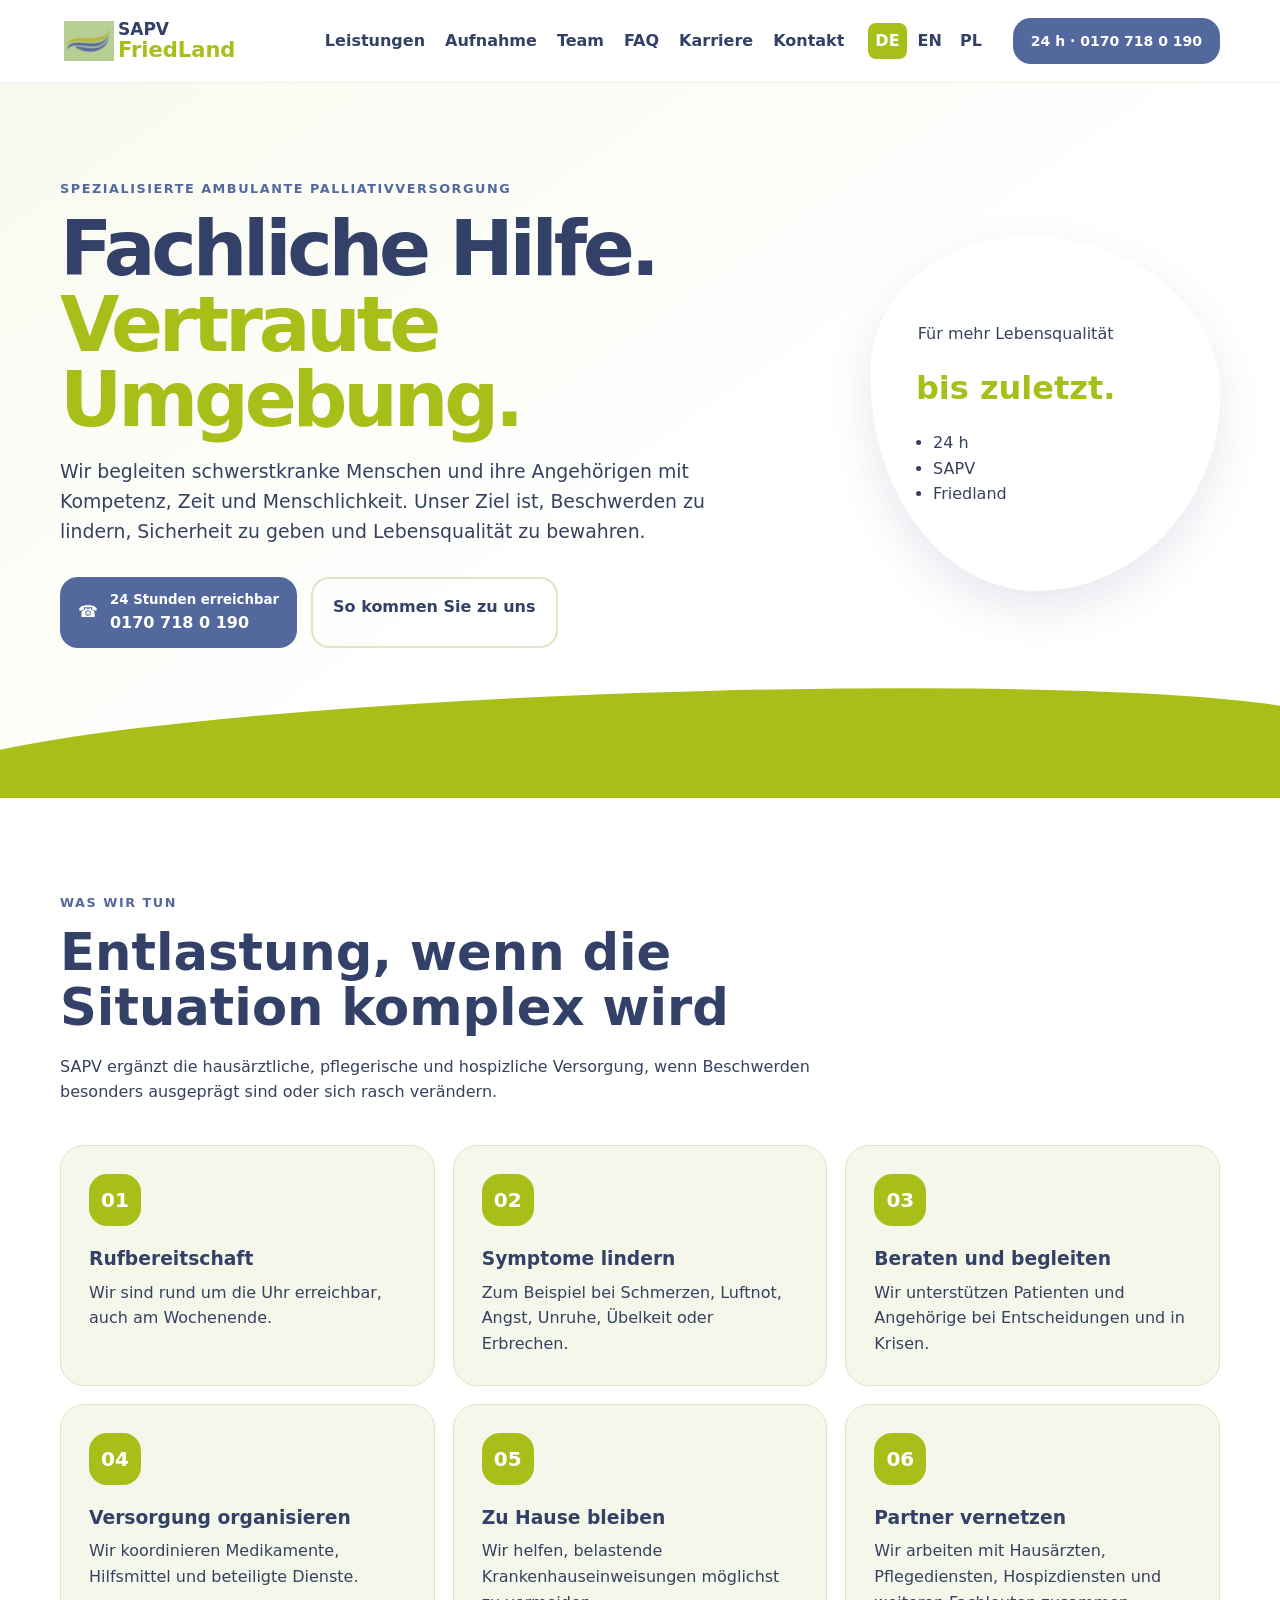
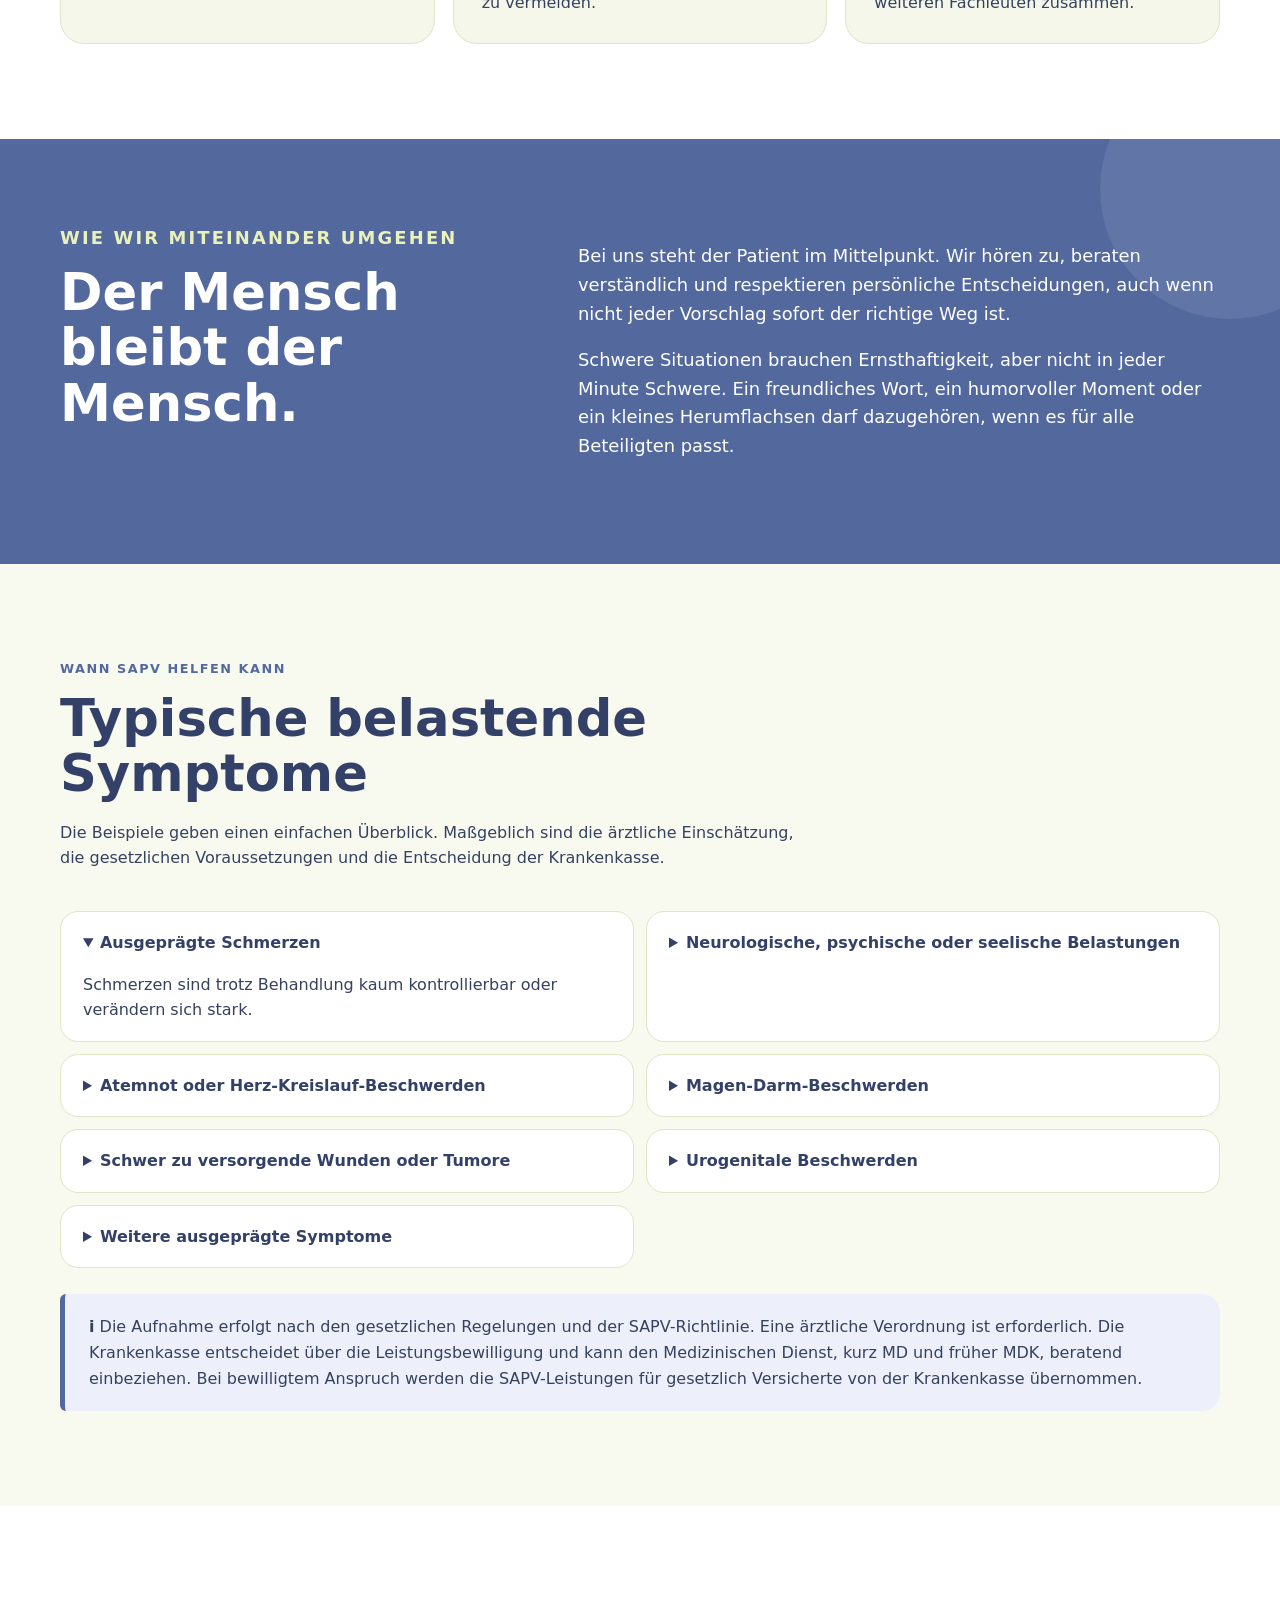
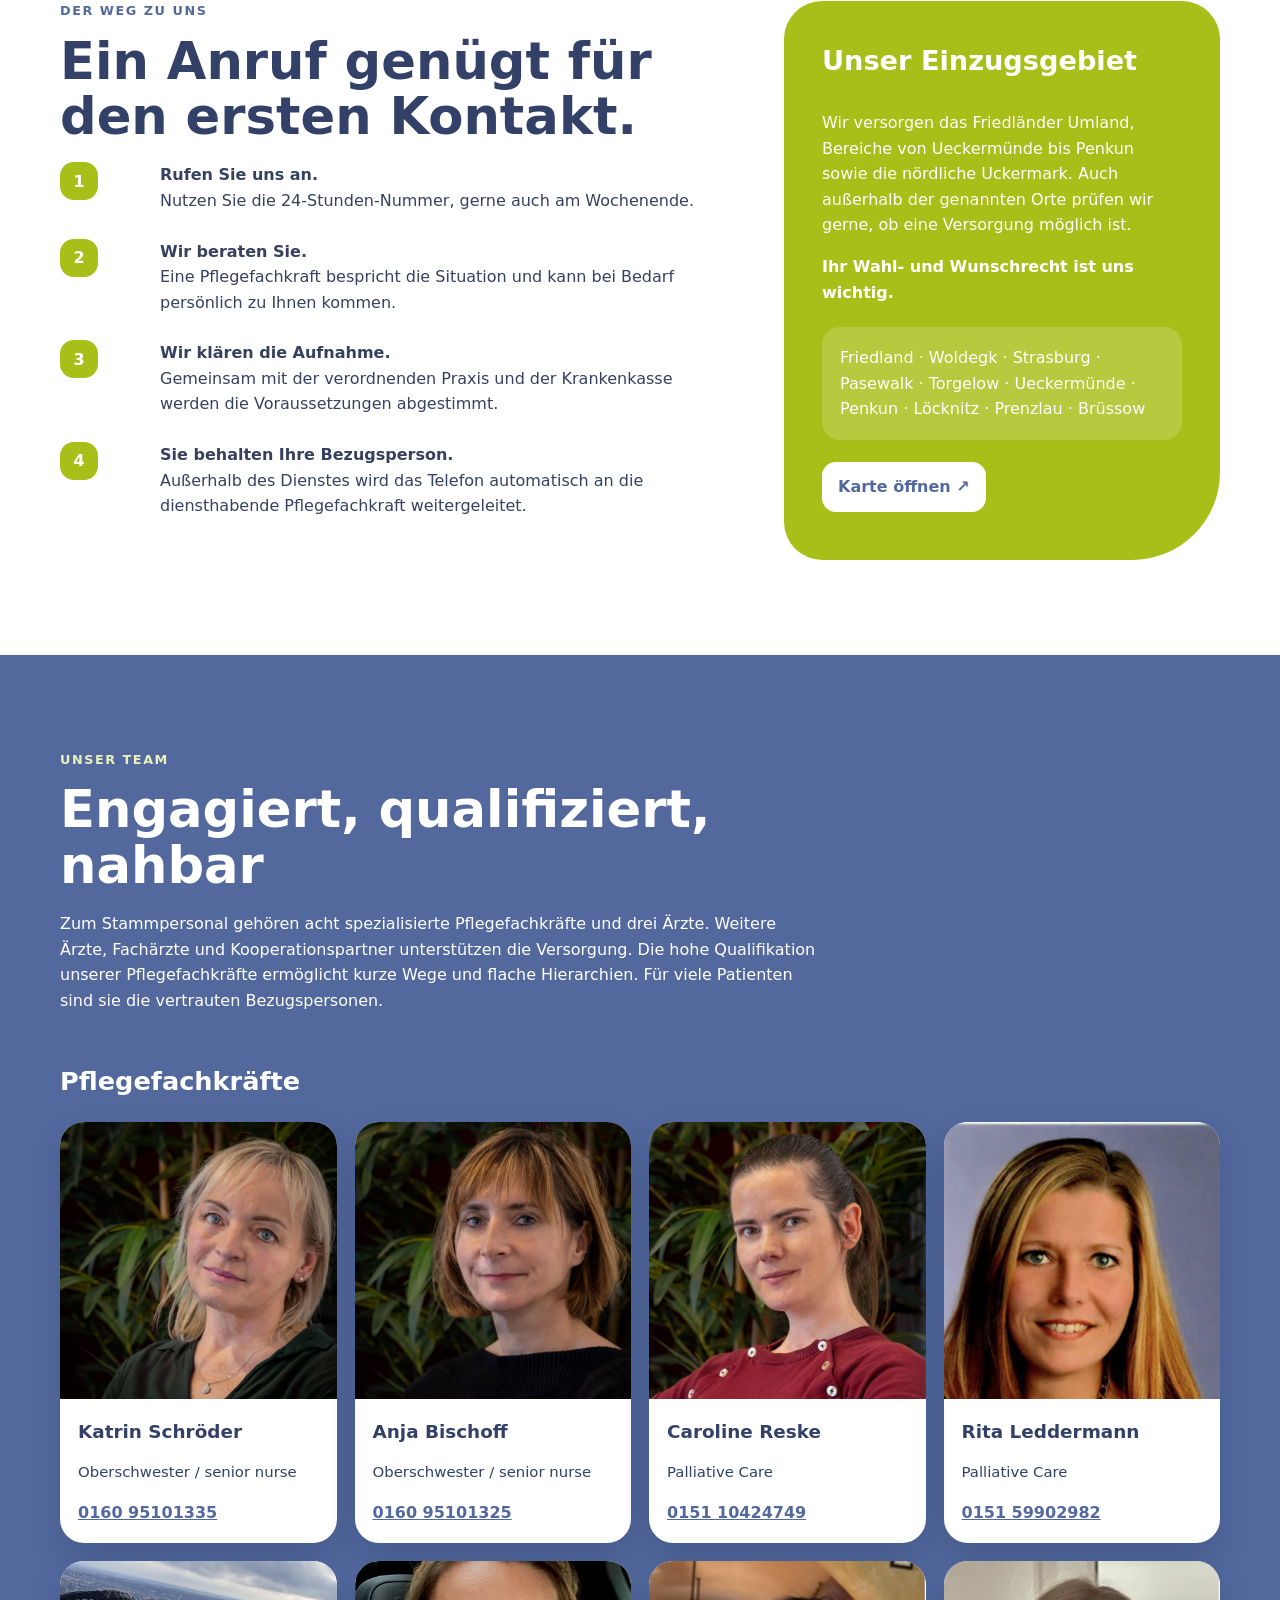
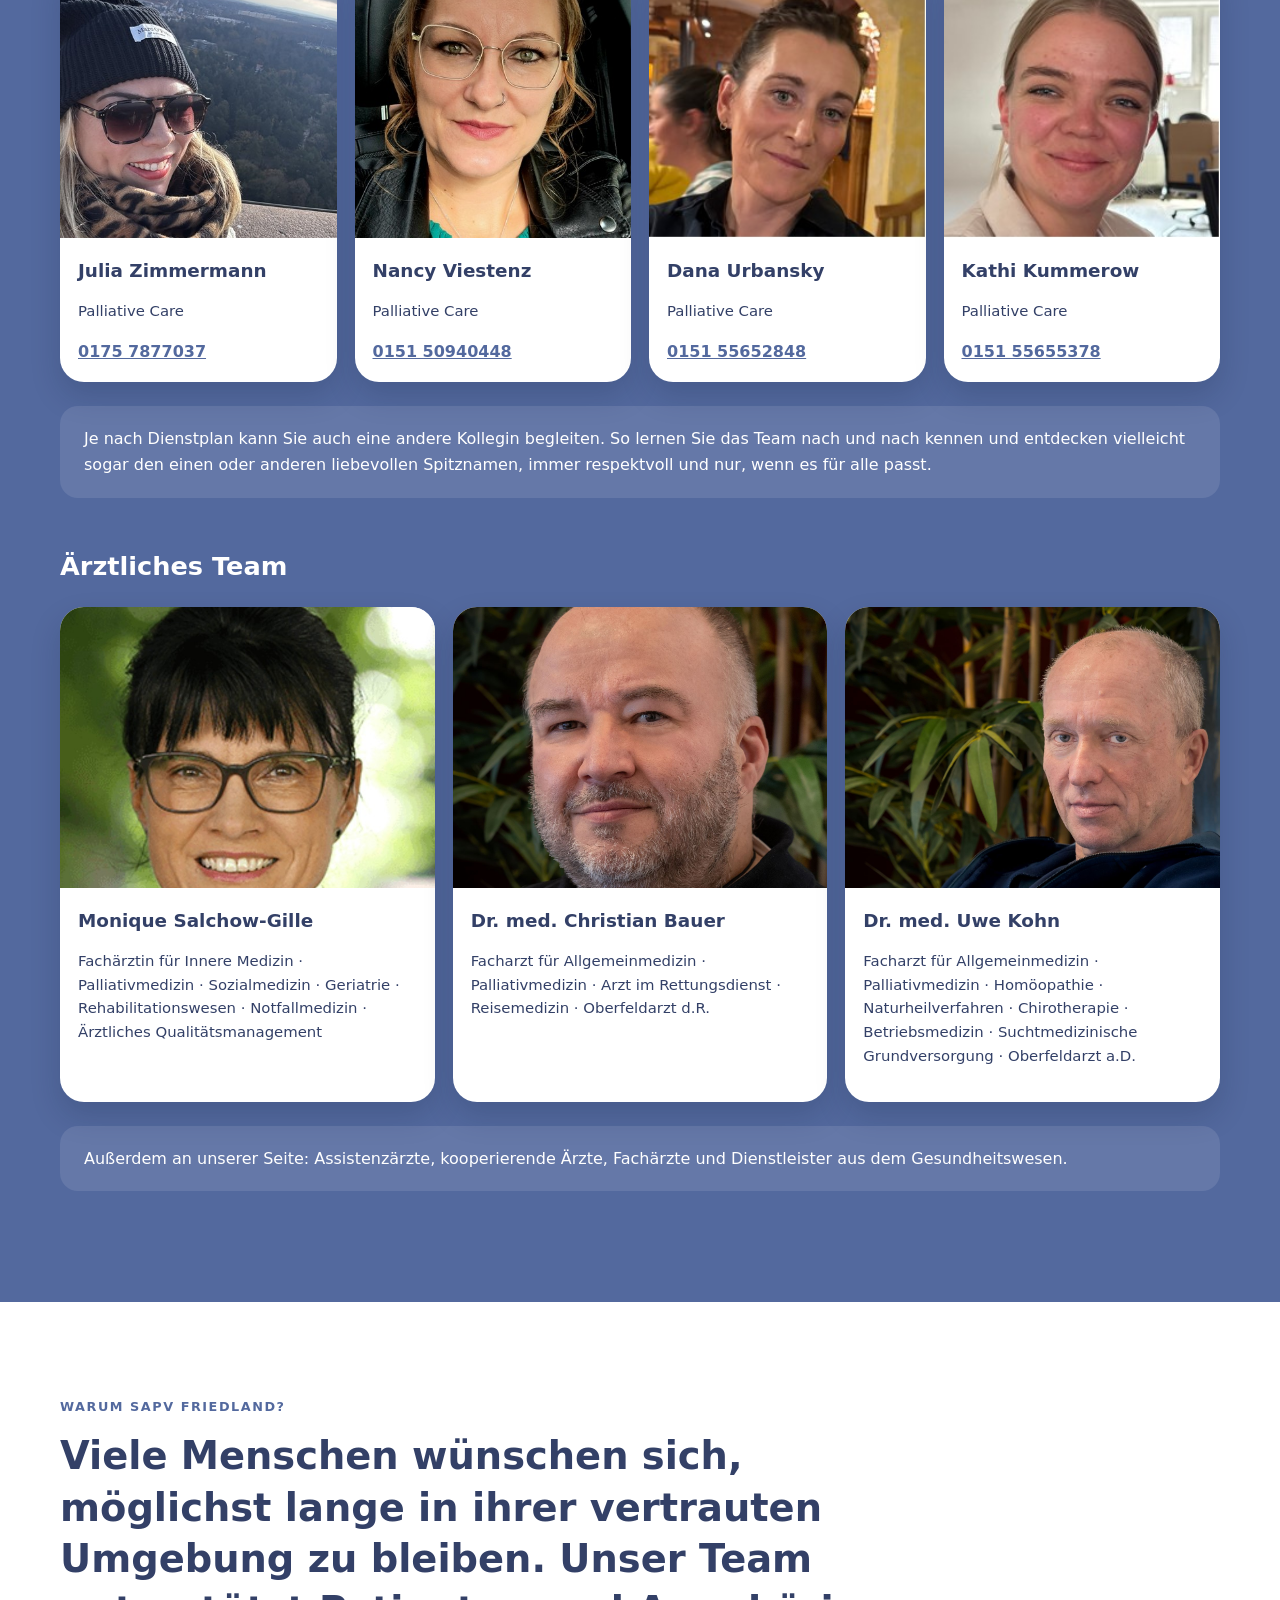
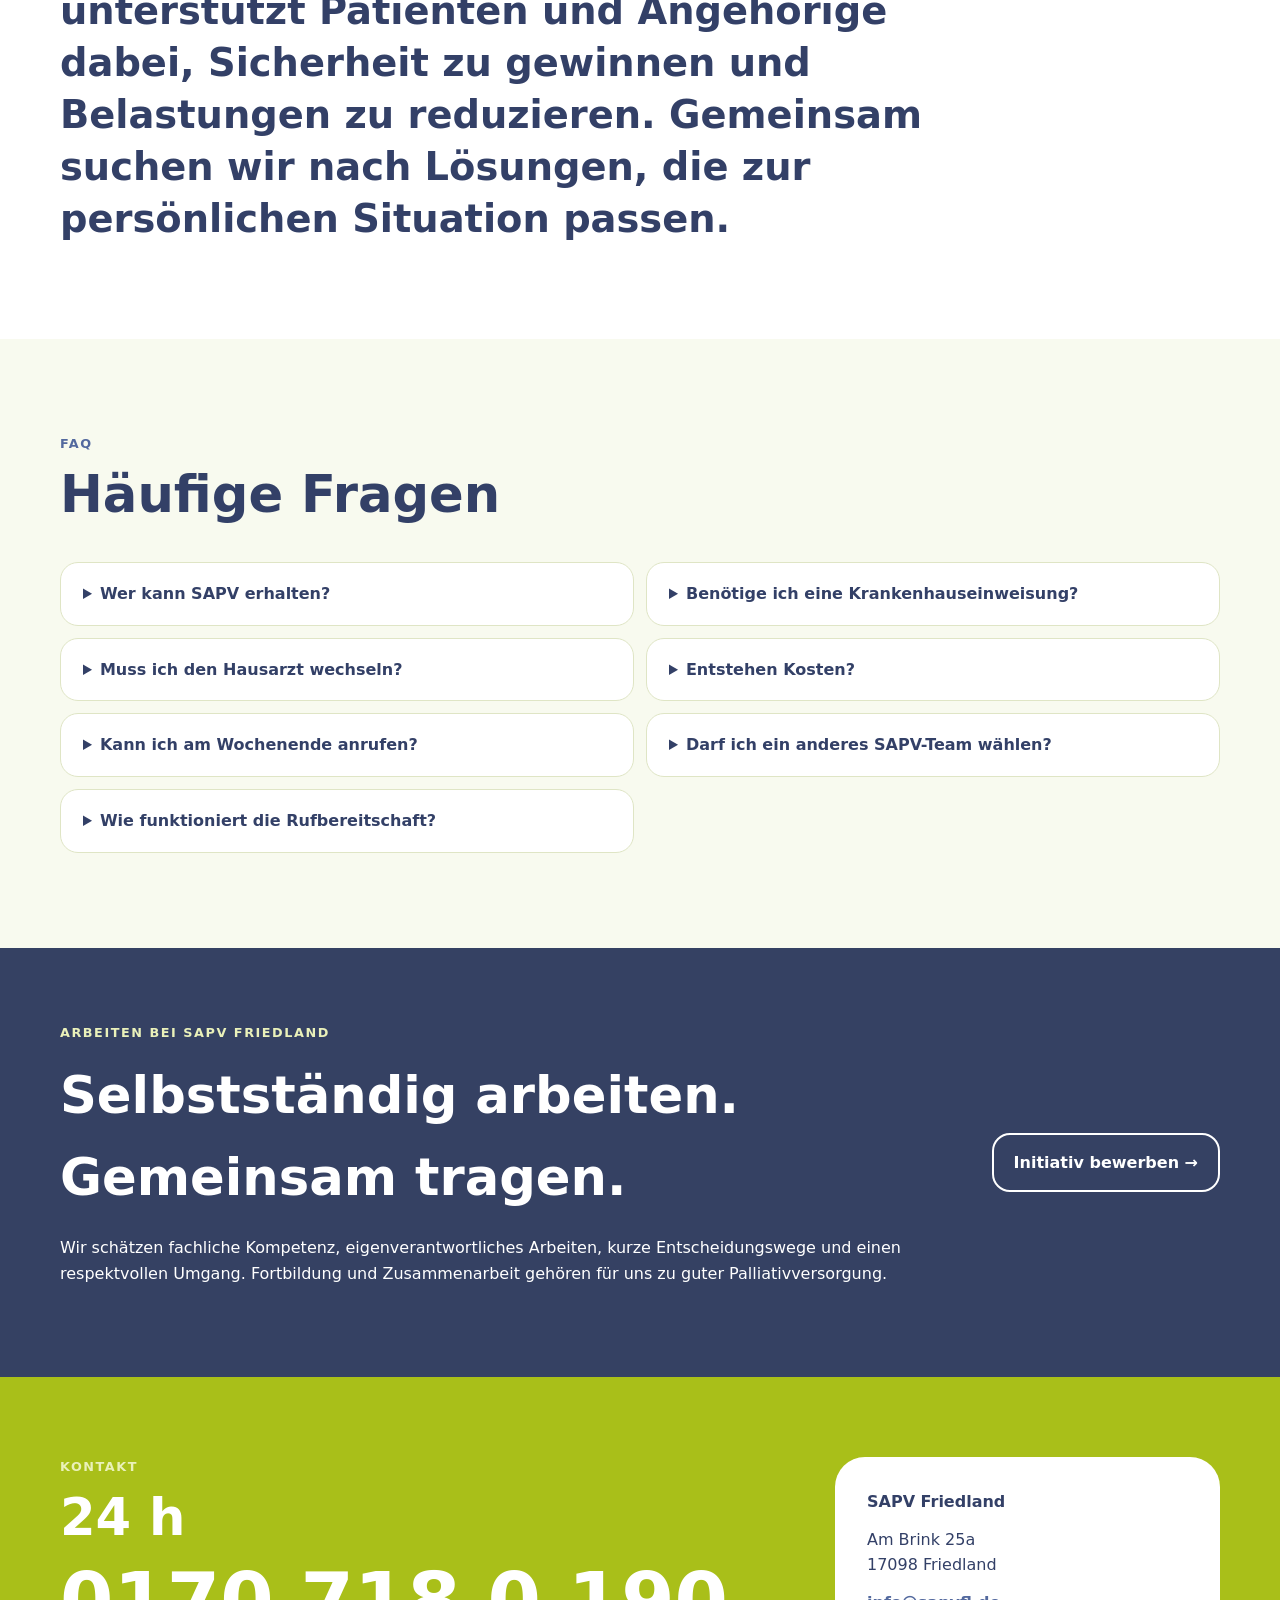
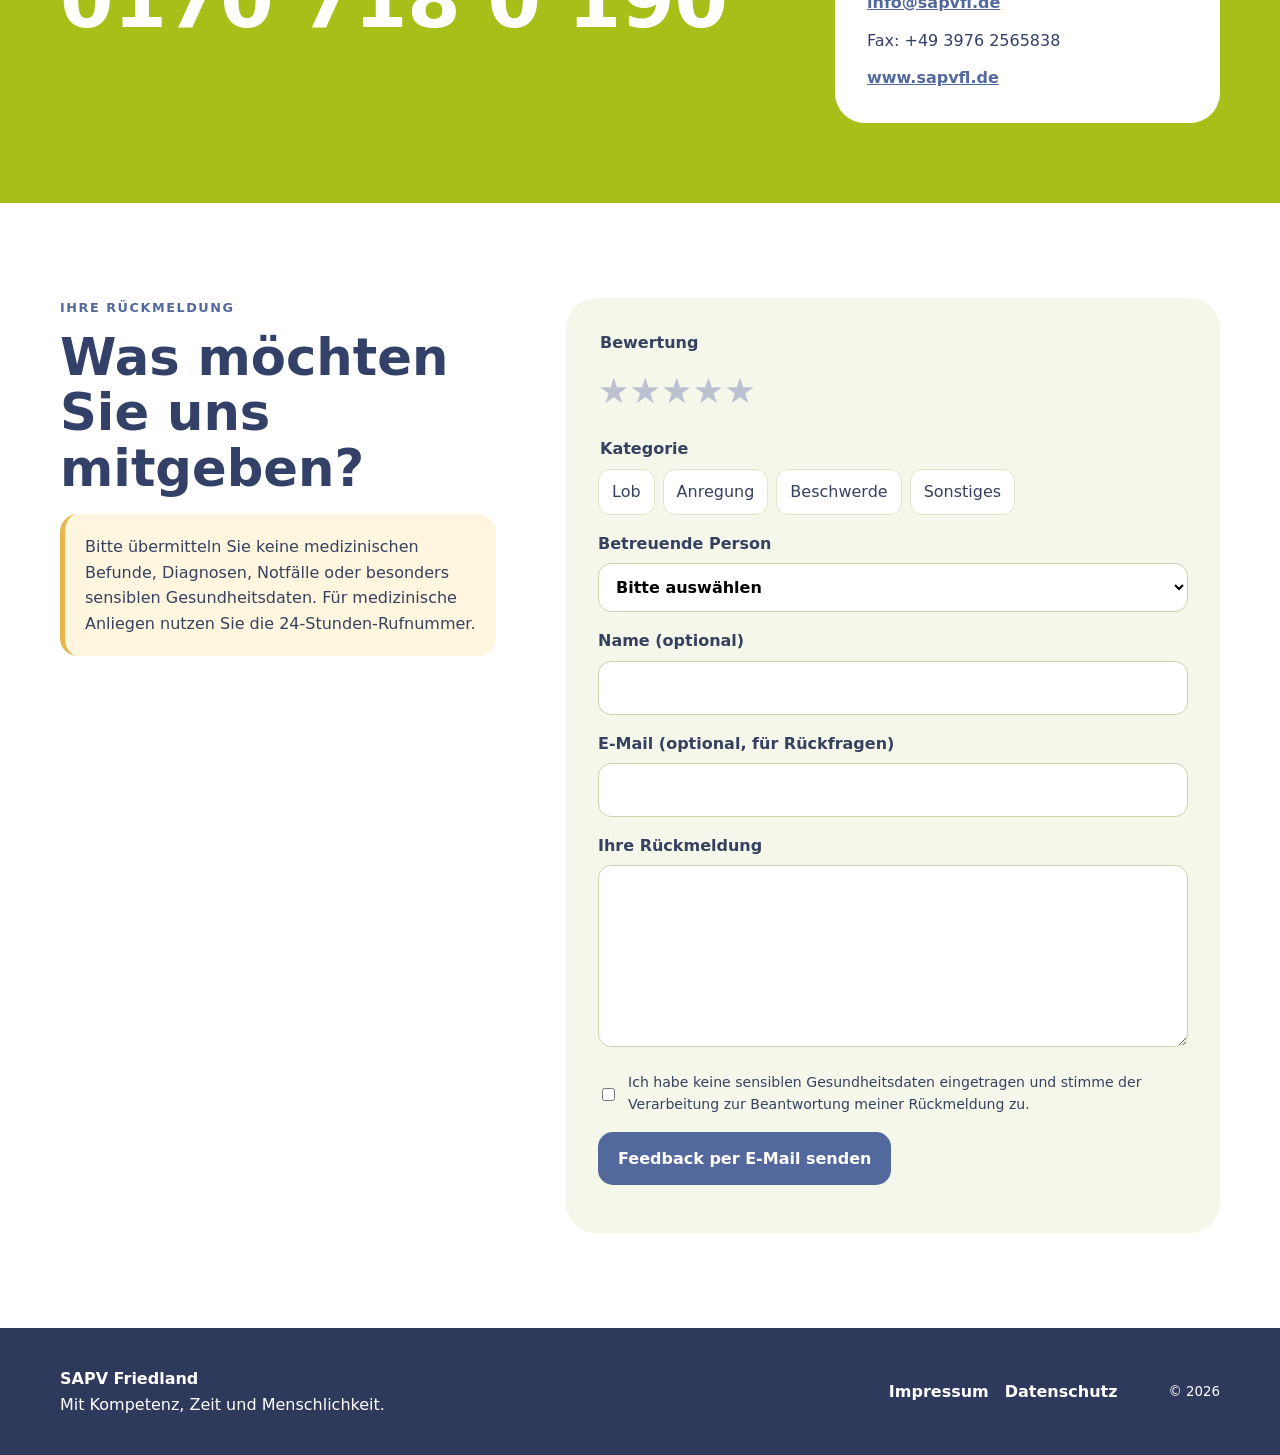
==== commit eb0776e6: "Add files via upload" ====
--- a/index.html
+++ b/index.html
@@ -5,31 +5,10 @@
 <section class="spirit"><div class="shell spirit-grid"><div><p class="eyebrow pale">Wie wir miteinander umgehen</p><h2>Der Mensch bleibt der Mensch.</h2></div><div><p>Bei uns steht der Patient im Mittelpunkt. Wir hören zu, beraten verständlich und respektieren persönliche Entscheidungen, auch wenn nicht jeder Vorschlag sofort der richtige Weg ist.</p><p>Schwere Situationen brauchen Ernsthaftigkeit, aber nicht in jeder Minute Schwere. Ein freundliches Wort, ein humorvoller Moment oder ein kleines Herumflachsen darf dazugehören, wenn es für alle Beteiligten passt.</p></div></div></section>
 <section id="admission" class="section tint"><div class="shell"><header class="section-head"><p class="eyebrow">Wann SAPV helfen kann</p><h2>Typische belastende Symptome</h2><p>Die Beispiele geben einen einfachen Überblick. Maßgeblich sind die ärztliche Einschätzung, die gesetzlichen Voraussetzungen und die Entscheidung der Krankenkasse.</p></header><div class="accordion"><details open><summary>Ausgeprägte Schmerzen</summary><p>Schmerzen sind trotz Behandlung kaum kontrollierbar oder verändern sich stark.</p></details><details><summary>Neurologische, psychische oder seelische Belastungen</summary><p>Zum Beispiel Verwirrtheit, Angst, Unruhe, Krampfanfälle oder starke seelische Belastung.</p></details><details><summary>Atemnot oder Herz-Kreislauf-Beschwerden</summary><p>Zum Beispiel Atemnot, Erstickungsangst, Brustenge oder belastende Kreislaufprobleme.</p></details><details><summary>Magen-Darm-Beschwerden</summary><p>Zum Beispiel Übelkeit, Erbrechen, Darmverschluss, Schluckprobleme oder belastender Bauchwasserdruck.</p></details><details><summary>Schwer zu versorgende Wunden oder Tumore</summary><p>Zum Beispiel offene, riechende, blutende oder aufwändig zu versorgende Wunden.</p></details><details><summary>Urogenitale Beschwerden</summary><p>Zum Beispiel Probleme beim Wasserlassen, Blutungen, Fisteln oder schwere Nierenprobleme.</p></details><details><summary>Weitere ausgeprägte Symptome</summary><p>Zum Beispiel starker Juckreiz, Stoffwechselentgleisungen oder belastender Schluckauf.</p></details></div><div class="note"><b>i</b> Die Aufnahme erfolgt nach den gesetzlichen Regelungen und der SAPV-Richtlinie. Eine ärztliche Verordnung ist erforderlich. Die Krankenkasse entscheidet über die Leistungsbewilligung und kann den Medizinischen Dienst, kurz MD und früher MDK, beratend einbeziehen. Bei bewilligtem Anspruch werden die SAPV-Leistungen für gesetzlich Versicherte von der Krankenkasse übernommen.</div></div></section>
 <section id="route" class="section"><div class="shell route-grid"><div><p class="eyebrow">Der Weg zu uns</p><h2>Ein Anruf genügt für den ersten Kontakt.</h2><ol class="steps"><li><b>Rufen Sie uns an.</b><span>Nutzen Sie die 24-Stunden-Nummer, gerne auch am Wochenende.</span></li><li><b>Wir beraten Sie.</b><span>Eine Pflegefachkraft bespricht die Situation und kann bei Bedarf persönlich zu Ihnen kommen.</span></li><li><b>Wir klären die Aufnahme.</b><span>Gemeinsam mit der verordnenden Praxis und der Krankenkasse werden die Voraussetzungen abgestimmt.</span></li><li><b>Sie behalten Ihre Bezugsperson.</b><span>Außerhalb des Dienstes wird das Telefon automatisch an die diensthabende Pflegefachkraft weitergeleitet.</span></li></ol></div><aside class="area"><h3>Unser Einzugsgebiet</h3><p>Wir versorgen das Friedländer Umland, Bereiche von Ueckermünde bis Penkun sowie die nördliche Uckermark. Auch außerhalb der genannten Orte prüfen wir gerne, ob eine Versorgung möglich ist.</p><strong>Ihr Wahl- und Wunschrecht ist uns wichtig.</strong><div class="places">Friedland · Woldegk · Strasburg · Pasewalk · Torgelow · Ueckermünde · Penkun · Löcknitz · Prenzlau · Brüssow</div><a class="maplink" target="_blank" rel="noopener" href="https://www.openstreetmap.org/?mlat=53.668889&amp;mlon=13.550556#map=8/53.6689/13.5506">Karte öffnen ↗</a></aside></div></section>
-<section id="team" class="section teamsec"><div class="shell"><header class="section-head"><p class="eyebrow pale">Unser Team</p><h2>Engagiert, qualifiziert, nahbar</h2><p>Zum Stammpersonal gehören acht spezialisierte Pflegefachkräfte und drei Ärzte. Weitere Ärzte, Fachärzte und Kooperationspartner unterstützen die Versorgung. Die hohe Qualifikation unserer Pflegefachkräfte ermöglicht kurze Wege und flache Hierarchien. Für viele Patienten sind sie die vertrauten Bezugspersonen.</p></header><h3 class="group-title">Pflegefachkräfte</h3><div class="card-grid"><article class="person"><img src="assets/team/katrin-schroeder.jpg" alt="Portrait: Katrin Schröder" loading="lazy"><div><h4>Katrin Schröder</h4><p>Oberschwester / senior nurse</p><a href="tel:016095101335">0160 95101335</a></div></article><article class="person"><img src="assets/team/anja-bischoff.jpg" alt="Portrait: Anja Bischoff" loading="lazy"><div><h4>Anja Bischoff</h4><p>Oberschwester / senior nurse</p><a href="tel:016095101325">0160 95101325</a></div></article><article class="person"><img src="assets/team/caroline-reske.jpg" alt="Portrait: Caroline Reske" loading="lazy"><div><h4>Caroline Reske</h4><p>Palliative Care</p><a href="tel:015110424749">0151 10424749</a></div></article><article class="person"><img src="assets/team/rita-leddermann.jpg" alt="Portrait: Rita Leddermann" loading="lazy"><div><h4>Rita Leddermann</h4><p>Palliative Care</p><a href="tel:015159902982">0151 59902982</a></div></article><article class="person"><img src="assets/team/julia-zimmermann.jpg" alt="Portrait: Julia Zimmermann" loading="lazy"><div><h4>Julia Zimmermann</h4><p>Palliative Care</p><a href="tel:01757877037">0175 7877037</a></div></article><article class="person"><img src="assets/team/nancy-viestenz.jpg" alt="Portrait: Nancy Viestenz" loading="lazy"><div><h4>Nancy Viestenz</h4><p>Palliative Care</p><a href="tel:015150940448">0151 50940448</a></div></article><article class="person"><img src="assets/team/dana-urbansky.jpg" alt="Portrait: Dana Urbansky" loading="lazy"><div><h4>Dana Urbansky</h4><p>Palliative Care</p><a href="tel:015155652848">0151 55652848</a></div></article><article class="person"><img src="assets/team/kathi-kummerow.jpg" alt="Portrait: Kathi Kummerow" loading="lazy"><div><h4>Kathi Kummerow</h4><p>Palliative Care</p><a href="tel:015155655378">0151 55655378</a></div></article></div><p class="team-note">Je nach Dienstplan kann Sie auch eine andere Kollegin begleiten. So lernen Sie das Team nach und nach kennen und entdecken vielleicht sogar den einen oder anderen liebevollen Spitznamen, immer respektvoll und nur, wenn es für alle passt.</p><h3 class="group-title">Ärztliches Team</h3><div class="card-grid doctors">
-<article class="person doctor">
-  <img src="assetsque-salchow-gille.jpg
-  <div>
-    <h4>Monique Salchow-Gille</h4>
-    <p>Fachärztin für Innere Medizin · Sozialmedizin · Geriatrie · Rehabilitationswesen · Notfallmedizin · Ärztliches Qualitätsmanagement · Palliativmedizin</p>
-  </div>
-</article>
-
-<article class="person doctor">
-  <img src="assets/team/christian
-  <div>
-    <h4>Dr. med. Christian Bauer</h4>
-    <p>Facharzt für Allgemeinmedizin · Palliativmedizin · Arzt im Rettungsdienst · Reisemedizin · Oberfeldarzt d.R.</p>
-  </div>
-</article>
-
-<article class="person doctor">
-  <img src="assets/team/uwe-kohn.jpg" alt="Portrait: Dr. med. Uwe Kohn"p>Facharzt für Allgemeinmedizin · Palliativmedizin · Homöopathie · Naturheilverfahren · Chirotherapie · Betriebsmedizin · Suchtmedizinische Grundversorgung · Oberfeldarzt a.D.</p>
-  </div>
-</article>
-</div><p class="team-note">Außerdem an unserer Seite: Assistenzärzte, kooperierende Ärzte, Fachärzte und Dienstleister aus dem Gesundheitswesen.</p></div></section>
+<section id="team" class="section teamsec"><div class="shell"><header class="section-head"><p class="eyebrow pale">Unser Team</p><h2>Engagiert, qualifiziert, nahbar</h2><p>Zum Stammpersonal gehören acht spezialisierte Pflegefachkräfte und drei Ärzte. Weitere Ärzte, Fachärzte und Kooperationspartner unterstützen die Versorgung. Die hohe Qualifikation unserer Pflegefachkräfte ermöglicht kurze Wege und flache Hierarchien. Für viele Patienten sind sie die vertrauten Bezugspersonen.</p></header><h3 class="group-title">Pflegefachkräfte</h3><div class="card-grid"><article class="person"><img src="assets/team/katrin-schroeder.jpg" alt="Portrait: Katrin Schröder" loading="lazy"><div><h4>Katrin Schröder</h4><p>Oberschwester / senior nurse</p><a href="tel:016095101335">0160 95101335</a></div></article><article class="person"><img src="assets/team/anja-bischoff.jpg" alt="Portrait: Anja Bischoff" loading="lazy"><div><h4>Anja Bischoff</h4><p>Oberschwester / senior nurse</p><a href="tel:016095101325">0160 95101325</a></div></article><article class="person"><img src="assets/team/caroline-reske.jpg" alt="Portrait: Caroline Reske" loading="lazy"><div><h4>Caroline Reske</h4><p>Palliative Care</p><a href="tel:015110424749">0151 10424749</a></div></article><article class="person"><img src="assets/team/rita-leddermann.jpg" alt="Portrait: Rita Leddermann" loading="lazy"><div><h4>Rita Leddermann</h4><p>Palliative Care</p><a href="tel:015159902982">0151 59902982</a></div></article><article class="person"><img src="assets/team/julia-zimmermann.jpg" alt="Portrait: Julia Zimmermann" loading="lazy"><div><h4>Julia Zimmermann</h4><p>Palliative Care</p><a href="tel:01757877037">0175 7877037</a></div></article><article class="person"><img src="assets/team/nancy-viestenz.jpg" alt="Portrait: Nancy Viestenz" loading="lazy"><div><h4>Nancy Viestenz</h4><p>Palliative Care</p><a href="tel:015150940448">0151 50940448</a></div></article><article class="person"><img src="assets/team/dana-urbansky.jpg" alt="Portrait: Dana Urbansky" loading="lazy"><div><h4>Dana Urbansky</h4><p>Palliative Care</p><a href="tel:015155652848">0151 55652848</a></div></article><article class="person"><img src="assets/team/kathi-kummerow.jpg" alt="Portrait: Kathi Kummerow" loading="lazy"><div><h4>Kathi Kummerow</h4><p>Palliative Care</p><a href="tel:015155655378">0151 55655378</a></div></article></div><p class="team-note">Je nach Dienstplan kann Sie auch eine andere Kollegin begleiten. So lernen Sie das Team nach und nach kennen und entdecken vielleicht sogar den einen oder anderen liebevollen Spitznamen, immer respektvoll und nur, wenn es für alle passt.</p><h3 class="group-title">Ärztliches Team</h3><div class="card-grid doctors"><article class="person doctor"><img src="assets/team/monique-salchow-gille.jpg" alt="Portrait: Monique Salchow-Gille" loading="lazy"><div><h4>Monique Salchow-Gille</h4><p>Fachärztin für Innere Medizin · Palliativmedizin · Sozialmedizin · Geriatrie · Rehabilitationswesen · Notfallmedizin · Ärztliches Qualitätsmanagement</p></div></article><article class="person doctor"><img src="assets/team/christian-bauer.jpg" alt="Portrait: Dr. med. Christian Bauer" loading="lazy"><div><h4>Dr. med. Christian Bauer</h4><p>Facharzt für Allgemeinmedizin · Palliativmedizin · Arzt im Rettungsdienst · Reisemedizin · Oberfeldarzt d.R.</p></div></article><article class="person doctor"><img src="assets/team/uwe-kohn.jpg" alt="Portrait: Dr. med. Uwe Kohn" loading="lazy"><div><h4>Dr. med. Uwe Kohn</h4><p>Facharzt für Allgemeinmedizin · Palliativmedizin · Homöopathie · Naturheilverfahren · Chirotherapie · Betriebsmedizin · Suchtmedizinische Grundversorgung · Oberfeldarzt a.D.</p></div></article></div><p class="team-note">Außerdem an unserer Seite: Assistenzärzte, kooperierende Ärzte, Fachärzte und Dienstleister aus dem Gesundheitswesen.</p></div></section>
 <section class="section why"><div class="shell"><p class="eyebrow">Warum SAPV Friedland?</p><blockquote>Viele Menschen wünschen sich, möglichst lange in ihrer vertrauten Umgebung zu bleiben. Unser Team unterstützt Patienten und Angehörige dabei, Sicherheit zu gewinnen und Belastungen zu reduzieren. Gemeinsam suchen wir nach Lösungen, die zur persönlichen Situation passen.</blockquote></div></section>
 <section id="faq" class="section tint"><div class="shell"><header class="section-head"><p class="eyebrow">FAQ</p><h2>Häufige Fragen</h2></header><div class="accordion faq"><details><summary>Wer kann SAPV erhalten?</summary><p>Menschen mit einer nicht heilbaren, fortschreitenden Erkrankung, begrenzter Lebenserwartung und besonders aufwändigem Versorgungsbedarf können SAPV erhalten. Die konkrete Prüfung erfolgt im Einzelfall.</p></details><details><summary>Benötige ich eine Krankenhauseinweisung?</summary><p>Nein. SAPV wird ambulant erbracht und soll die Versorgung in der vertrauten Umgebung unterstützen.</p></details><details><summary>Muss ich den Hausarzt wechseln?</summary><p>Nein. SAPV ergänzt die bestehende Versorgung und stimmt sich mit den beteiligten Behandlern ab.</p></details><details><summary>Entstehen Kosten?</summary><p>Bei bewilligtem Anspruch werden die SAPV-Leistungen für gesetzlich Versicherte von der Krankenkasse übernommen.</p></details><details><summary>Kann ich am Wochenende anrufen?</summary><p>Ja. Unsere 24-Stunden-Rufnummer ist auch am Wochenende erreichbar.</p></details><details><summary>Darf ich ein anderes SAPV-Team wählen?</summary><p>Das Wahl- und Wunschrecht ist uns wichtig. Bitte klären Sie die konkrete Versorgung und das Einzugsgebiet mit Ihrer Krankenkasse und dem gewünschten Team.</p></details><details><summary>Wie funktioniert die Rufbereitschaft?</summary><p>Sie rufen die zentrale Nummer an. Bei persönlichen Diensttelefonen erfolgt außerhalb des Dienstes die automatische Weiterleitung an die diensthabende Pflegefachkraft.</p></details></div></div></section>
 <section id="career" class="career"><div class="shell career-grid"><div><p class="eyebrow pale">Arbeiten bei SAPV Friedland</p><h2>Selbstständig arbeiten. Gemeinsam tragen.</h2><p>Wir schätzen fachliche Kompetenz, eigenverantwortliches Arbeiten, kurze Entscheidungswege und einen respektvollen Umgang. Fortbildung und Zusammenarbeit gehören für uns zu guter Palliativversorgung.</p></div><a class="soft light" href="mailto:info@sapvfl.de?subject=Arbeiten bei SAPV Friedland">Initiativ bewerben →</a></div></section>
 <section id="contact" class="contact"><div class="shell contact-grid"><div><p class="eyebrow pale">Kontakt</p><h2>24 h</h2><a class="bigphone" href="tel:+491707180190">0170 718 0 190</a></div><address><b>SAPV Friedland</b><span>Am Brink 25a<br>17098 Friedland</span><a href="mailto:info@sapvfl.de">info@sapvfl.de</a><span>Fax: +49 3976 2565838</span><a href="http://www.sapvfl.de/">www.sapvfl.de</a></address></div></section>
 <section id="feedback" class="section"><div class="shell feedback-grid"><div><p class="eyebrow">Ihre Rückmeldung</p><h2>Was möchten Sie uns mitgeben?</h2><div class="warning">Bitte übermitteln Sie keine medizinischen Befunde, Diagnosen, Notfälle oder besonders sensiblen Gesundheitsdaten. Für medizinische Anliegen nutzen Sie die 24-Stunden-Rufnummer.</div></div><form id="feedbackForm"><fieldset><legend>Bewertung</legend><div class="stars" role="radiogroup"><label><input type="radio" name="rating" value="1" required><span>★</span><small>1</small></label><label><input type="radio" name="rating" value="2" required><span>★</span><small>2</small></label><label><input type="radio" name="rating" value="3" required><span>★</span><small>3</small></label><label><input type="radio" name="rating" value="4" required><span>★</span><small>4</small></label><label><input type="radio" name="rating" value="5" required><span>★</span><small>5</small></label></div></fieldset><fieldset><legend>Kategorie</legend><div class="categories"><label><input type="radio" name="category" value="Lob" required><span>Lob</span></label><label><input type="radio" name="category" value="Anregung" required><span>Anregung</span></label><label><input type="radio" name="category" value="Beschwerde" required><span>Beschwerde</span></label><label><input type="radio" name="category" value="Sonstiges" required><span>Sonstiges</span></label></div></fieldset><label>Betreuende Person<select name="staff"><option value="">Bitte auswählen</option><option>Katrin Schröder</option><option>Anja Bischoff</option><option>Caroline Reske</option><option>Rita Leddermann</option><option>Julia Zimmermann</option><option>Nancy Viestenz</option><option>Dana Urbansky</option><option>Kathi Kummerow</option><option>Monique Salchow-Gille</option><option>Dr. med. Christian Bauer</option><option>Dr. med. Uwe Kohn</option></select></label><label>Name (optional)<input name="name" autocomplete="name"></label><label>E-Mail (optional, für Rückfragen)<input name="email" type="email" autocomplete="email"></label><label>Ihre Rückmeldung<textarea name="message" rows="6" required minlength="10"></textarea></label><label class="check"><input type="checkbox" required><span>Ich habe keine sensiblen Gesundheitsdaten eingetragen und stimme der Verarbeitung zur Beantwortung meiner Rückmeldung zu.</span></label><button type="submit">Feedback per E-Mail senden</button><p id="formStatus" role="status"></p></form></div></section></main>
-<footer><div class="shell footer"><div><b>SAPV Friedland</b><span>Mit Kompetenz, Zeit und Menschlichkeit.</span></div><div><a href="impressum.html">Impressum</a><a href="datenschutz.html">Datenschutz</a></div><small>© <span id="year"></span></small></div></footer><a class="floating" href="tel:+491707180190">☎ 24 h</a><script src="script.js"></script></body></html>
+<footer><div class="shell footer"><div><b>SAPV Friedland</b><span>Mit Kompetenz, Zeit und Menschlichkeit.</span></div><div><a href="impressum.html">Impressum</a><a href="datenschutz.html">Datenschutz</a></div><small>© <span id="year"></span></small></div></footer><a class="floating" href="tel:+491707180190">☎ 24 h</a><script src="script.js"></script></body></html>
